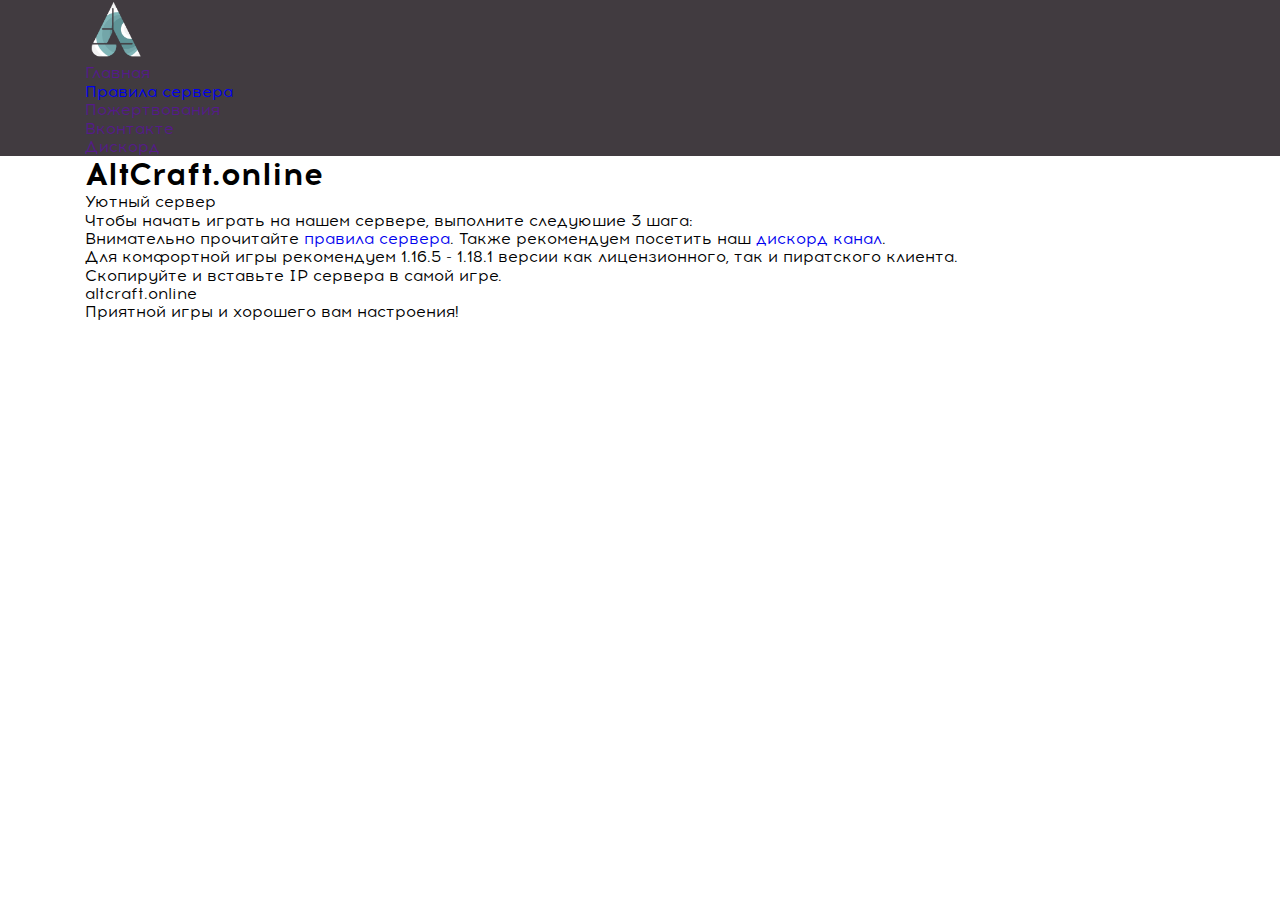
==== index.html @ bce37acd "modify index.html and add css file" ====
<!DOCTYPE html>
<html lang="ru">

<head>
  <meta charset="utf-8">
  <meta http-equiv="X-UA-Compatible" content="IE=edge">
  <title>AltCraft.online</title>
  <meta name="viewport" content="width=device-width, initial-scale=1">

  <link rel="stylesheet" href="css/normalize.css">
  <link rel="stylesheet" href="css/style.css">
  <script src="js/script.js"></script>
</head>

<body>
  <header class="header">
    <div class="container header__container">
      <a href="" class="header__link">
        <img src="img/altcraft-logo.svg" alt="Логотип проекта AltCraft.online" class="header__logo">
      </a>
      <nav class="header__nav header-nav">
        <ul class="header-nav__list">
          <li class="header-nav__item">
            <a href="" class="header-nav__link header-nav__link_color">Главная</a>
          </li>
          <li class="header-nav__item">
            <a href="https://donate.altcraft.online/rules" class="header-nav__link">Правила сервера</a>
          </li>
          <li class="header-nav__item">
            <a href="" class="header-nav__link">Пожертвования</a>
          </li>
          <li class="header-nav__item">
            <a href="" class="header-nav__link">Вконтакте</a>
          </li>
          <li class="header-nav__item">
            <a href="" class="header-nav__link">Дискорд</a>
          </li>
        </ul>
      </nav>
    </div>
  </header>

  <main class="main">
    <section class="section-hero">
      <div class="container section-hero__container">
        <h1 class="section-hero__heading">
          AltCraft.online
        </h1>
        <p class="section-hero__desc">
          Уютный сервер
        </p>
      </div>
    </section>
    <section class="section-play">
      <div class="container section-play__container">
        <p class="section-play__heading">
          Чтобы начать играть на нашем сервере, выполните следуюшие 3 шага:
        </p>
        <div class="section-play__block play-block">
          <ul class="play-block__list">
            <!-- Карточка 1 -->
            <li class="play-block__item">
              <p class="play-block__info">Внимательно прочитайте <a href="https://donate.altcraft.online/rules"
                  target="blanc" class="play-block__link">правила сервера</a>. Также рекомендуем посетить наш <a
                  href="https://discord.gg/ZBYnycwPGQ" target="blanc" class="play-block__link">дискорд канал</a>.
              </p>
            </li>
            <!-- Карточка 2 -->
            <li class="play-block__item">
              <p class="play-block__info">
                Для комфортной игры рекомендуем <span class="play-block__ver">
                  <!-- здесь цифра версии должна быть в с бэкграундом алмазным а сама надпись белого цвета. Также, возможно, придётся разбить на 3 разные элемента -->
                  1.16.5 - 1.18.1
                </span> версии как лицензионного, так и пиратского клиента.
              </p>
            </li>
            <!-- Карточка 3 -->
            <li class="play-block__item">
              <p class="play-block__info">
                Скопируйте и вставьте IP сервера в самой игре.
              </p>
              <button class="play-block__btn">
                altcraft.online
              </button>
            </li>
          </ul>
        </div>
      </div>
    </section>
    <section class="section-glhf">
      <div class="container section-glhf__container">
        <p class="section-glhf__info">
          Приятной игры и хорошего вам настроения!
        </p>
      </div>
    </section>
  </main>

  <footer class="footer">

  </footer>
</body>

</html>
---- css/style.css ----
* {
  box-sizing: border-box;
}
:root {
  --main-bg-color: #fcfdfd;
  --header-bg-color: #413b40;
  /* --grey-text-color: #a1a6b4;
  --border-color: #e6e8ec;
  --btn-color: #6d31ee;
  --btn-color-light: #aa9dfa; */
}
@font-face {
	font-family: 'Acrom';
	src: local('Acrom-Regular'),
    url('../fonts/Acrom-Regular.woff') format('woff');
	font-display: swap;
	font-weight: 400;
	font-style: normal;
}
@font-face {
	font-family: 'Acrom';
	src: local('Acrom-Bold'),
    url('../fonts/Acrom-Bold.woff') format('woff');
	font-display: swap;
	font-weight: 700;
	font-style: normal;
}
body {
  font-family: 'Acrom', sans-serif;
}
h1, h2, p {
  margin: 0;
  /* color: var(--black-text-color); */
}
a {
  display: inline-block;
  text-decoration: none;
  cursor: pointer;
}
button {
  padding: unset;
  border: none;
  background: none;
  cursor: pointer;
  transition: background-color 0.3s ease, color 0.2s linear;
}
ul {
  margin: 0;
  padding: 0;
  list-style: none;
}
textarea {
  resize: none;
}
:hover {
  transition: background-color 0.6s ease, color 0.6s linear;
}
:focus {
  outline: none;
}
.container {
  max-width: 1140px;
  margin: 0 auto;
  padding: 0 15px;
}

/* header */
.header {
  background-color: var(--header-bg-color);
}
.header__logo {
  width: 60px;
  height: 60px;
}
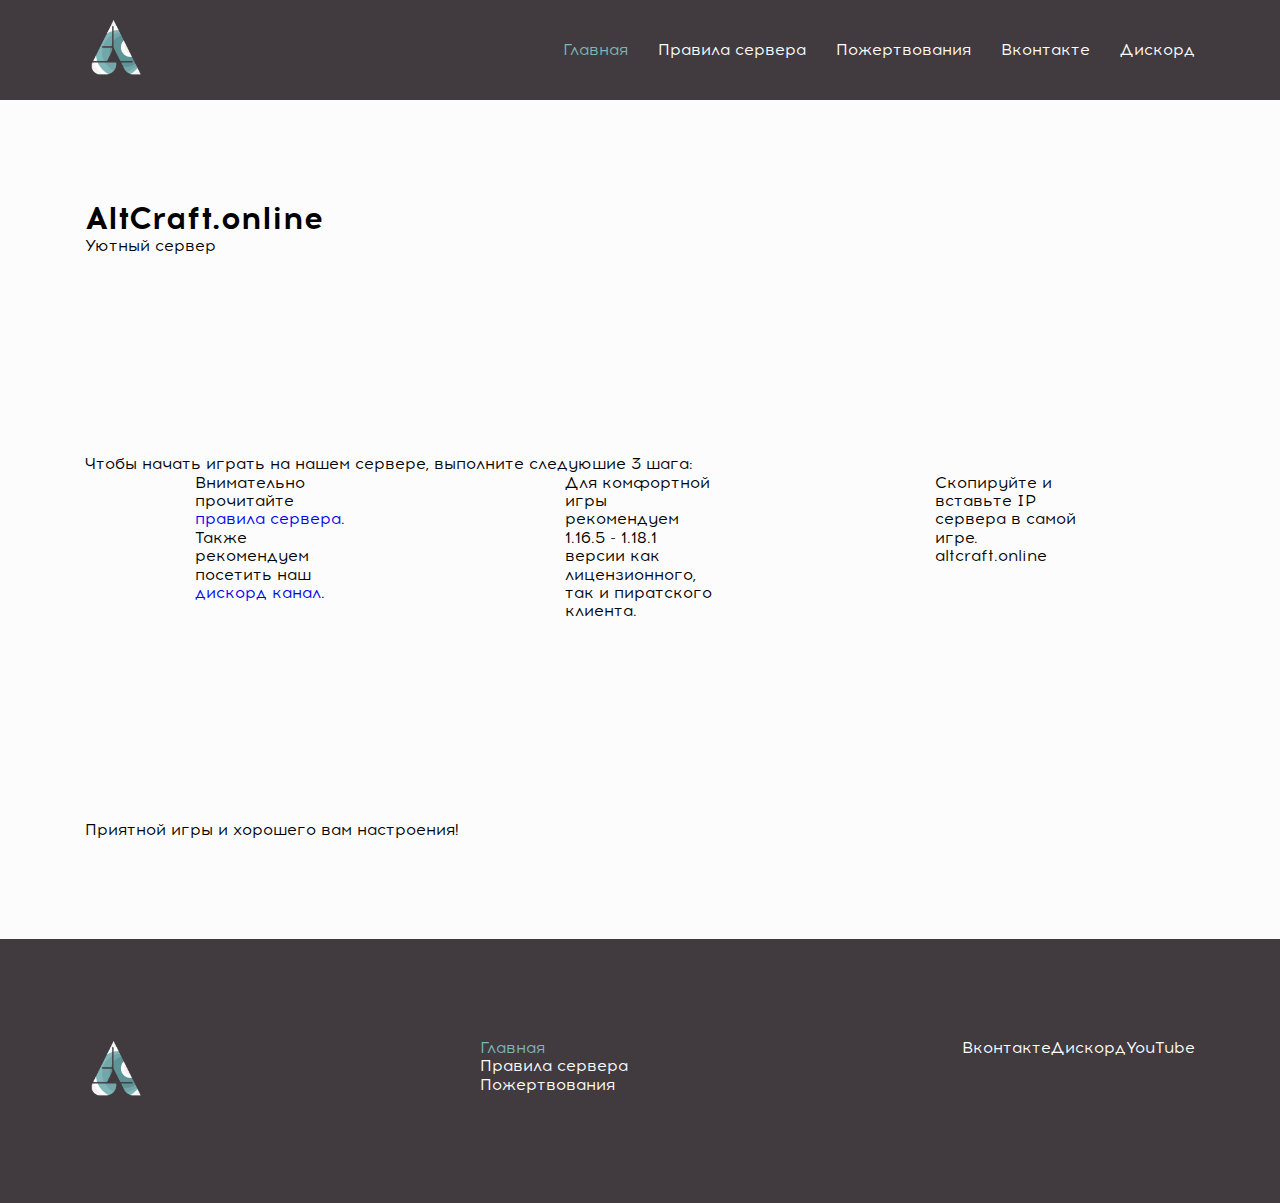
==== commit 46cb34a2: "modify index.html and style.css" ====
--- a/index.html
+++ b/index.html
@@ -16,15 +16,15 @@
   <header class="header">
     <div class="container header__container">
       <a href="" class="header__link">
-        <img src="img/altcraft-logo.svg" alt="Логотип проекта AltCraft.online" class="header__logo">
+        <img src="img/altcraft-logo.svg" alt="Логотип проекта AltCraft.online" class="header__logo logo">
       </a>
       <nav class="header__nav header-nav">
         <ul class="header-nav__list">
           <li class="header-nav__item">
-            <a href="" class="header-nav__link header-nav__link_color">Главная</a>
+            <a href="" class="header-nav__link site_opened">Главная</a>
           </li>
           <li class="header-nav__item">
-            <a href="https://donate.altcraft.online/rules" class="header-nav__link">Правила сервера</a>
+            <a href="https://donate.altcraft.online/rules" target="blanc" class="header-nav__link">Правила сервера</a>
           </li>
           <li class="header-nav__item">
             <a href="" class="header-nav__link">Пожертвования</a>
@@ -97,7 +97,37 @@
   </main>
 
   <footer class="footer">
-
+    <div class="container footer__container">
+      <div class="footer__left footer-left">
+        <a href="http://altcraft.online" class="footer-left__link">
+          <img src="img/altcraft-logo.svg" alt="Логотип проекта AltCraft.online" class="footer-left__logo logo">
+        </a>
+      </div>
+      <nav class="footer__nav footer-nav">
+        <ul class="footer-nav__list">
+          <li class="footer-nav__item">
+            <a href="" class="footer-nav__link site_opened">Главная</a>
+          </li>
+          <li class="footer-nav__item">
+            <a href="https://donate.altcraft.online/rules" target="blanc" class="footer-nav__link">Правила сервера</a>
+          </li>
+          <li class="footer-nav__item">
+            <a href="" class="footer-nav__link">Пожертвования</a>
+          </li>
+        </ul>
+      </nav>
+      <ul class="footer__socials footer-socials">
+        <li class="footer-socials__item">
+          <a href="" class="footer-socials__link">Вконтакте</a>
+        </li>
+        <li class="footer-socials__item">
+          <a href="" class="footer-socials__link">Дискорд</a>
+        </li>
+        <li class="footer-socials__item">
+          <a href="" class="footer-socials__link">YouTube</a>
+        </li>
+      </ul>
+    </div>
   </footer>
 </body>
 
--- a/css/style.css
+++ b/css/style.css
@@ -2,8 +2,9 @@
   box-sizing: border-box;
 }
 :root {
-  --main-bg-color: #fcfdfd;
-  --header-bg-color: #413b40;
+  --main-bg-color: #fcfcfc;
+  --main-color-2: #413b40;
+  --main-color-3: #80b6b8;
   /* --grey-text-color: #a1a6b4;
   --border-color: #e6e8ec;
   --btn-color: #6d31ee;
@@ -26,6 +27,7 @@
 	font-style: normal;
 }
 body {
+  background-color: var(--main-bg-color);
   font-family: 'Acrom', sans-serif;
 }
 h1, h2, p {
@@ -53,7 +55,7 @@
   resize: none;
 }
 :hover {
-  transition: background-color 0.6s ease, color 0.6s linear;
+  transition: background-color 0.3s ease, color 0.2s linear;
 }
 :focus {
   outline: none;
@@ -61,14 +63,79 @@
 .container {
   max-width: 1140px;
   margin: 0 auto;
-  padding: 0 15px;
+  padding: 100px 15px;
+}
+.logo {
+  width: 60px;
+  height: 60px;
 }
 
 /* header */
 .header {
-  background-color: var(--header-bg-color);
+  background-color: var(--main-color-2);
 }
-.header__logo {
-  width: 60px;
-  height: 60px;
+.header__container {
+  display: flex;
+  /* justify-content: space-between; */
+  align-items: center;
+  padding: 0 15px;
+  height: 100px;
 }
+.header__link {
+  margin-right: auto;
+}
+.header-nav__list {
+  display: flex;
+  justify-content: space-between;
+  align-items: center;
+}
+.header-nav__item:not(:last-child) {
+  margin-right: 30px;
+}
+.header-nav__link {
+  color: #fff;
+}
+.header-nav__link:hover {
+  color: var(--main-color-3);
+}
+/* hero */
+
+/* play */
+.play-block__list {
+  display: flex;
+  justify-content: space-around;
+}
+.play-block__item {
+  max-width: 150px;
+}
+/* glhf */
+
+/* footer */
+.footer {
+  background-color: var(--main-color-2);
+}
+.footer__container {
+  display: flex;
+  justify-content: space-between;
+}
+.footer-nav__list {
+
+}
+.footer-nav__link {
+  color: #fff;
+}
+.footer-nav__link:hover {
+  color: var(--main-color-3);
+}
+.footer-socials {
+  display: flex;
+}
+.footer-socials__item {
+
+}
+.footer-socials__link {
+  color: #fff;
+}
+.site_opened {
+  color: var(--main-color-3);
+}
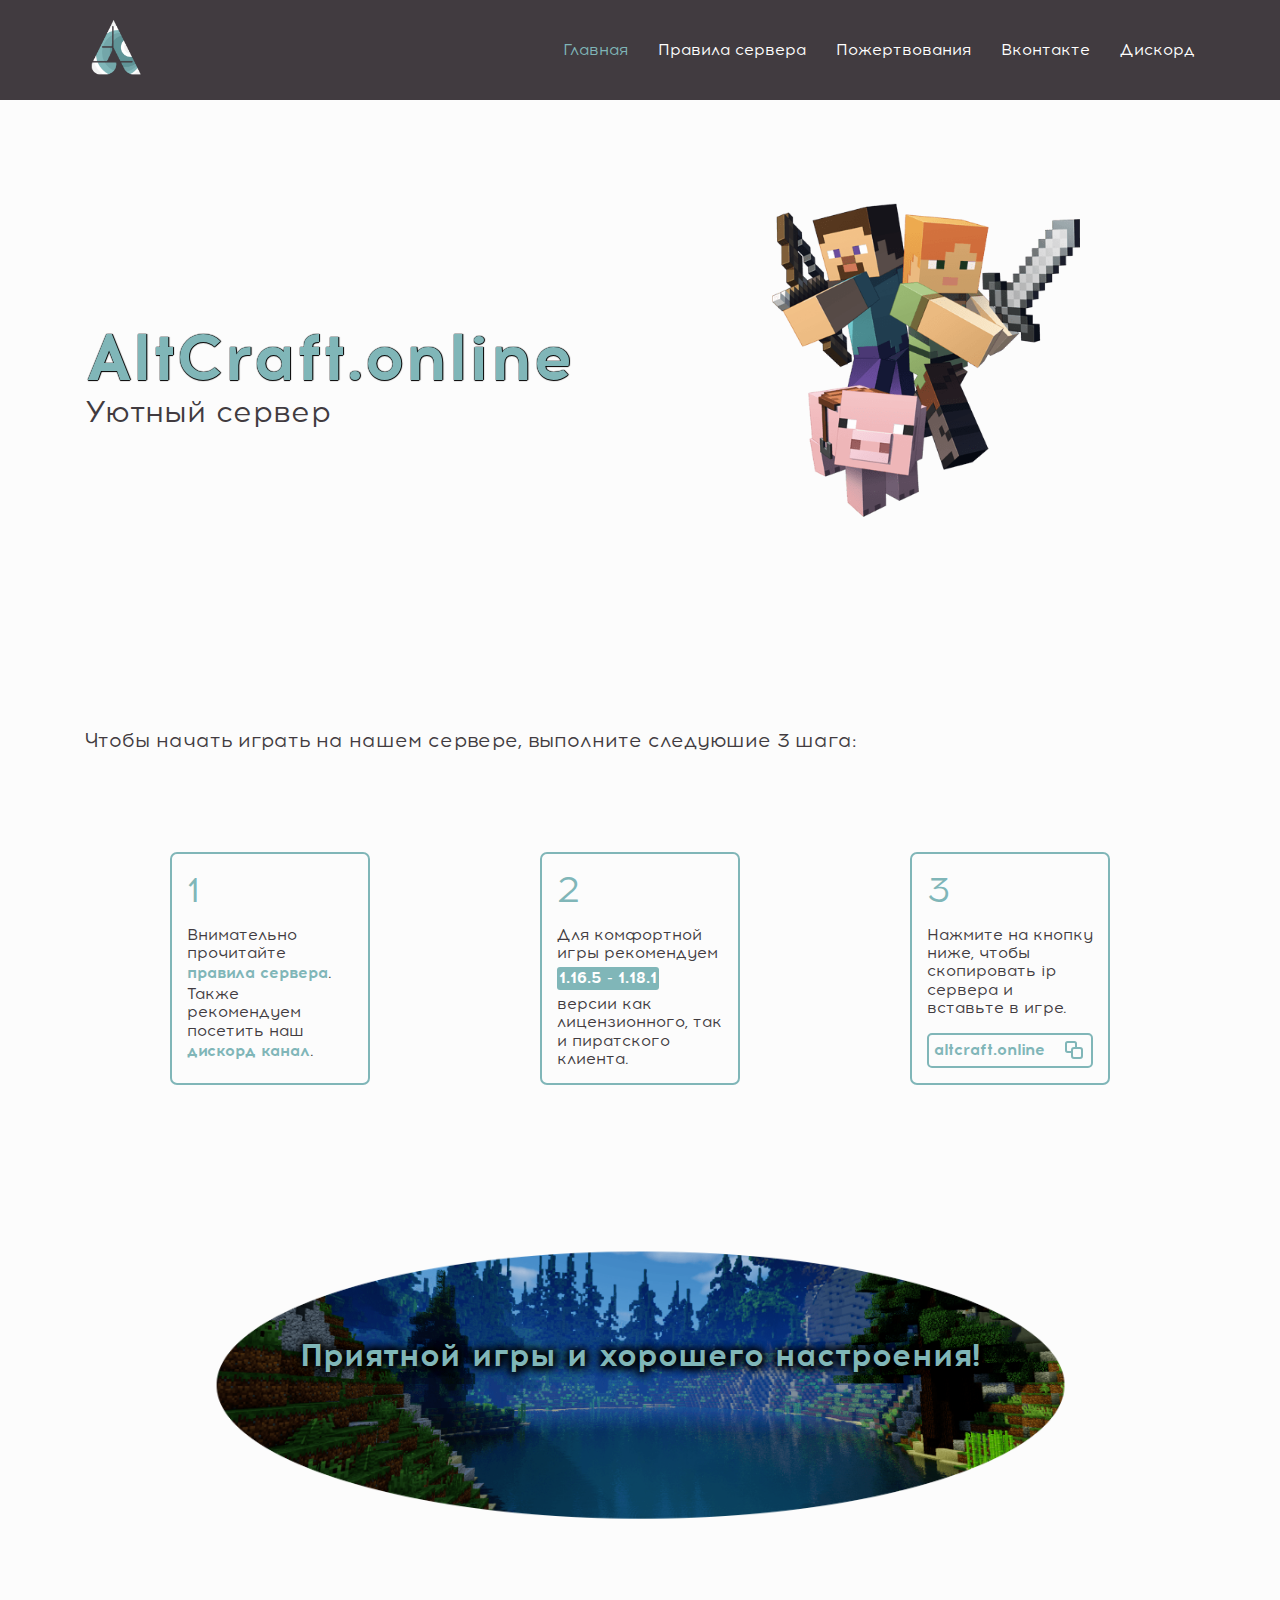
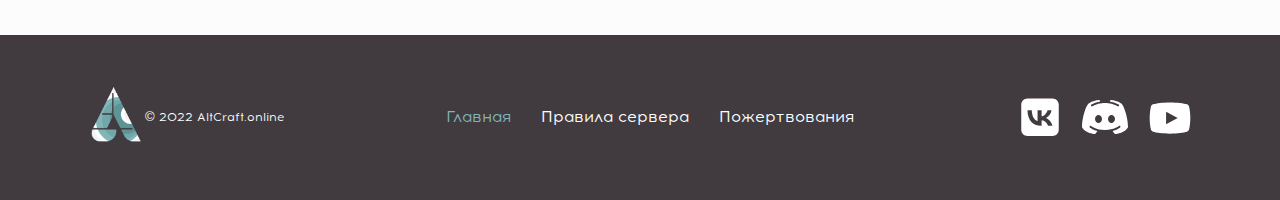
==== commit 6184a92f: "prefinal version of project" ====
--- a/index.html
+++ b/index.html
@@ -42,7 +42,7 @@
 
   <main class="main">
     <section class="section-hero">
-      <div class="container section-hero__container">
+      <div class="container section-hero__container section-hero_bg">
         <h1 class="section-hero__heading">
           AltCraft.online
         </h1>
@@ -60,6 +60,7 @@
           <ul class="play-block__list">
             <!-- Карточка 1 -->
             <li class="play-block__item">
+              <p class="play-block__step">1</p>
               <p class="play-block__info">Внимательно прочитайте <a href="https://donate.altcraft.online/rules"
                   target="blanc" class="play-block__link">правила сервера</a>. Также рекомендуем посетить наш <a
                   href="https://discord.gg/ZBYnycwPGQ" target="blanc" class="play-block__link">дискорд канал</a>.
@@ -67,20 +68,41 @@
             </li>
             <!-- Карточка 2 -->
             <li class="play-block__item">
+              <p class="play-block__step">2</p>
               <p class="play-block__info">
-                Для комфортной игры рекомендуем <span class="play-block__ver">
-                  <!-- здесь цифра версии должна быть в с бэкграундом алмазным а сама надпись белого цвета. Также, возможно, придётся разбить на 3 разные элемента -->
-                  1.16.5 - 1.18.1
-                </span> версии как лицензионного, так и пиратского клиента.
+                Для комфортной игры рекомендуем
+              </p>
+              <span class="play-block__ver">
+                1.16.5 - 1.18.1
+              </span>
+              <p class="play-block__info">
+                версии как лицензионного, так и пиратского клиента.
               </p>
             </li>
             <!-- Карточка 3 -->
             <li class="play-block__item">
+              <p class="play-block__step">3</p>
               <p class="play-block__info">
-                Скопируйте и вставьте IP сервера в самой игре.
+                Нажмите на кнопку ниже, чтобы скопировать ip сервера и вставьте в игре.
               </p>
               <button class="play-block__btn">
-                altcraft.online
+                <span class="play-block__copytext">
+                  altcraft.online
+                </span>
+                <span class="play-block__copyicon">
+                  <svg fill="#80b6b8" xmlns="http://www.w3.org/2000/svg" viewbox="0 0 24 24"
+                    class="eva eva-copy-outline">
+                    <g data-name="Layer 2">
+                      <g data-name="copy">
+                        <rect width="24" height="24" opacity="0" />
+                        <path
+                          d="M18 21h-6a3 3 0 0 1-3-3v-6a3 3 0 0 1 3-3h6a3 3 0 0 1 3 3v6a3 3 0 0 1-3 3zm-6-10a1 1 0 0 0-1 1v6a1 1 0 0 0 1 1h6a1 1 0 0 0 1-1v-6a1 1 0 0 0-1-1z" />
+                        <path
+                          d="M9.73 15H5.67A2.68 2.68 0 0 1 3 12.33V5.67A2.68 2.68 0 0 1 5.67 3h6.66A2.68 2.68 0 0 1 15 5.67V9.4h-2V5.67a.67.67 0 0 0-.67-.67H5.67a.67.67 0 0 0-.67.67v6.66a.67.67 0 0 0 .67.67h4.06z" />
+                      </g>
+                    </g>
+                  </svg>
+                </span>
               </button>
             </li>
           </ul>
@@ -88,9 +110,9 @@
       </div>
     </section>
     <section class="section-glhf">
-      <div class="container section-glhf__container">
+      <div class="container section-glhf__container section-glhf_bg">
         <p class="section-glhf__info">
-          Приятной игры и хорошего вам настроения!
+          Приятной игры и хорошего настроения!
         </p>
       </div>
     </section>
@@ -102,6 +124,9 @@
         <a href="http://altcraft.online" class="footer-left__link">
           <img src="img/altcraft-logo.svg" alt="Логотип проекта AltCraft.online" class="footer-left__logo logo">
         </a>
+        <small class="footer-left__copyright">
+          <span>&#169</span> 2022 AltCraft.online
+        </small>
       </div>
       <nav class="footer__nav footer-nav">
         <ul class="footer-nav__list">
@@ -118,13 +143,29 @@
       </nav>
       <ul class="footer__socials footer-socials">
         <li class="footer-socials__item">
-          <a href="" class="footer-socials__link">Вконтакте</a>
+          <a href="" class="footer-socials__link">
+            <svg fill="#fff" xmlns="http://www.w3.org/2000/svg" viewbox="0 0 64 64" width="50px" height="50px">
+              <path
+                d="M48,7H16c-4.418,0-8,3.582-8,8v32c0,4.418,3.582,8,8,8h32c4.418,0,8-3.582,8-8V15C56,10.582,52.418,7,48,7z M42.323,42 c-1.219-3.804-4.257-6.747-8.275-7.147V42h-0.62C22.496,42,16.26,34.492,16,22h5.477c0.18,9.169,4.217,13.053,7.415,13.854V22 h5.157v7.908c3.158-0.34,6.476-3.944,7.595-7.908h5.157c-0.859,4.885-4.457,8.488-7.016,9.97C42.343,33.171,46.441,36.314,48,42 H42.323z" />
+            </svg>
+          </a>
         </li>
         <li class="footer-socials__item">
-          <a href="" class="footer-socials__link">Дискорд</a>
+          <a href="" class="footer-socials__link">
+            <svg fill="#fff" xmlns="http://www.w3.org/2000/svg" viewbox="0 0 50 50" width="50px" height="50px">
+              <path
+                d="M 41.625 10.769531 C 37.644531 7.566406 31.347656 7.023438 31.078125 7.003906 C 30.660156 6.96875 30.261719 7.203125 30.089844 7.589844 C 30.074219 7.613281 29.9375 7.929688 29.785156 8.421875 C 32.417969 8.867188 35.652344 9.761719 38.578125 11.578125 C 39.046875 11.867188 39.191406 12.484375 38.902344 12.953125 C 38.710938 13.261719 38.386719 13.429688 38.050781 13.429688 C 37.871094 13.429688 37.6875 13.378906 37.523438 13.277344 C 32.492188 10.15625 26.210938 10 25 10 C 23.789063 10 17.503906 10.15625 12.476563 13.277344 C 12.007813 13.570313 11.390625 13.425781 11.101563 12.957031 C 10.808594 12.484375 10.953125 11.871094 11.421875 11.578125 C 14.347656 9.765625 17.582031 8.867188 20.214844 8.425781 C 20.0625 7.929688 19.925781 7.617188 19.914063 7.589844 C 19.738281 7.203125 19.34375 6.960938 18.921875 7.003906 C 18.652344 7.023438 12.355469 7.566406 8.320313 10.8125 C 6.214844 12.761719 2 24.152344 2 34 C 2 34.175781 2.046875 34.34375 2.132813 34.496094 C 5.039063 39.605469 12.972656 40.941406 14.78125 41 C 14.789063 41 14.800781 41 14.8125 41 C 15.132813 41 15.433594 40.847656 15.621094 40.589844 L 17.449219 38.074219 C 12.515625 36.800781 9.996094 34.636719 9.851563 34.507813 C 9.4375 34.144531 9.398438 33.511719 9.765625 33.097656 C 10.128906 32.683594 10.761719 32.644531 11.175781 33.007813 C 11.234375 33.0625 15.875 37 25 37 C 34.140625 37 38.78125 33.046875 38.828125 33.007813 C 39.242188 32.648438 39.871094 32.683594 40.238281 33.101563 C 40.601563 33.515625 40.5625 34.144531 40.148438 34.507813 C 40.003906 34.636719 37.484375 36.800781 32.550781 38.074219 L 34.378906 40.589844 C 34.566406 40.847656 34.867188 41 35.1875 41 C 35.199219 41 35.210938 41 35.21875 41 C 37.027344 40.941406 44.960938 39.605469 47.867188 34.496094 C 47.953125 34.34375 48 34.175781 48 34 C 48 24.152344 43.785156 12.761719 41.625 10.769531 Z M 18.5 30 C 16.566406 30 15 28.210938 15 26 C 15 23.789063 16.566406 22 18.5 22 C 20.433594 22 22 23.789063 22 26 C 22 28.210938 20.433594 30 18.5 30 Z M 31.5 30 C 29.566406 30 28 28.210938 28 26 C 28 23.789063 29.566406 22 31.5 22 C 33.433594 22 35 23.789063 35 26 C 35 28.210938 33.433594 30 31.5 30 Z" />
+            </svg>
+          </a>
         </li>
         <li class="footer-socials__item">
-          <a href="" class="footer-socials__link">YouTube</a>
+          <a href="https://www.youtube.com/channel/UCDIyNdviIHXkayFe39kAp_Q" target="blanc"
+            class="footer-socials__link">
+            <svg fill="#fff" xmlns="http://www.w3.org/2000/svg" viewbox="0 0 64 64" width="50px" height="50px">
+              <path
+                d="M56.456,17.442c-0.339-1.44-1.421-2.595-2.866-3.053C49.761,13.174,41.454,12,32,12s-17.761,1.174-21.591,2.389 c-1.445,0.458-2.527,1.613-2.866,3.053C6.903,20.161,6,25.203,6,32c0,6.797,0.903,11.839,1.544,14.558 c0.339,1.44,1.421,2.595,2.866,3.053C14.239,50.826,22.546,52,32,52s17.761-1.174,21.591-2.389 c1.445-0.458,2.527-1.613,2.866-3.053C57.097,43.839,58,38.797,58,32C58,25.203,57.097,20.161,56.456,17.442z M27,40V24l14.857,8 L27,40z" />
+            </svg>
+          </a>
         </li>
       </ul>
     </div>
--- a/css/style.css
+++ b/css/style.css
@@ -5,10 +5,6 @@
   --main-bg-color: #fcfcfc;
   --main-color-2: #413b40;
   --main-color-3: #80b6b8;
-  /* --grey-text-color: #a1a6b4;
-  --border-color: #e6e8ec;
-  --btn-color: #6d31ee;
-  --btn-color-light: #aa9dfa; */
 }
 @font-face {
 	font-family: 'Acrom';
@@ -32,7 +28,7 @@
 }
 h1, h2, p {
   margin: 0;
-  /* color: var(--black-text-color); */
+  color: var(--main-color-2);
 }
 a {
   display: inline-block;
@@ -54,6 +50,9 @@
 textarea {
   resize: none;
 }
+img {
+  max-width: 100%;
+}
 :hover {
   transition: background-color 0.3s ease, color 0.2s linear;
 }
@@ -63,7 +62,7 @@
 .container {
   max-width: 1140px;
   margin: 0 auto;
-  padding: 100px 15px;
+  padding: 150px 15px;
 }
 .logo {
   width: 60px;
@@ -76,7 +75,6 @@
 }
 .header__container {
   display: flex;
-  /* justify-content: space-between; */
   align-items: center;
   padding: 0 15px;
   height: 100px;
@@ -93,23 +91,134 @@
   margin-right: 30px;
 }
 .header-nav__link {
+
   color: #fff;
 }
 .header-nav__link:hover {
   color: var(--main-color-3);
 }
 /* hero */
-
+.section-hero__container {
+  margin-top: 20px;
+  padding-top: 200px;
+}
+.section-hero_bg {
+  background: url('../img/hero-bg.png') no-repeat;
+  background-size: 29%;
+  background-position: 85% 80px;
+}
+.section-hero__heading {
+  font-size: 65px;
+  font-weight: 700;
+  color: var(--main-color-3);
+  text-shadow: 0.5px 0 1px #000,
+  0 0.5px 1px #000,
+  -0.5px 0 1px #000,
+  0 -0.5px 1px #000;
+}
+.section-hero__desc {
+  font-size: 30px;
+  color: var(--main-color-2);
+}
 /* play */
+.section-play__heading {
+  display: inline-block;
+  margin-bottom: 100px;
+  font-size: 20px;
+}
 .play-block__list {
   display: flex;
   justify-content: space-around;
 }
 .play-block__item {
-  max-width: 150px;
+  display: flex;
+  flex-direction: column;
+  padding: 15px;
+  max-width: 200px;
+  border: 2px solid var(--main-color-3);
+  border-radius: 7px;
+}
+.play-block__step {
+  margin-bottom: 15px;
+  font-size: 36px;
+  color: var(--main-color-3);
+}
+.play-block__item:last-child .play-block__info {
+  margin-bottom: 15px;
+}
+.play-block__link {
+  padding: 2px 0;
+  font-weight: 700;
+  color: var(--main-color-3);
+}
+.play-block__link:hover {
+  background-color: var(--main-color-3);
+  color: #fff;
+  border-radius: 2px;
+}
+.play-block__ver {
+  display: inline-block;
+  margin: 5px auto 5px 0;
+  padding: 2px;
+  font-weight: 700;
+  color: #fff;
+  background-color: var(--main-color-3);
+  border-radius: 3px;
+}
+.play-block__btn {
+  display: flex;
+  align-items: center;
+  justify-content: space-between;
+  padding: 0 5px;
+  border: 2px solid var(--main-color-3);
+  border-radius: 5px;
+}
+.play-block__copytext {
+  font-weight: 700;
+  color: var(--main-color-3);
+}
+.play-block__copyicon {
+  padding-top: 3px;
+  padding-left: 5px;
+}
+.play-block__copyicon svg {
+  width: 24px;
+  height: 24px;
+}
+.play-block__btn:hover {
+  background-color: var(--main-color-3);
+}
+.play-block__btn:hover .play-block__copytext {
+  color: #fff;
+}
+.play-block__btn:hover svg {
+  fill: #fff;
 }
 /* glhf */
-
+.section-glhf {
+  margin-bottom: 100px;
+}
+.section-glhf__container {
+  display: flex;
+  align-items: center;
+  justify-content: center;
+  padding-top: 0;
+  height: 300px;
+}
+.section-glhf_bg {
+  background: url('../img/glhf-bg.png') center no-repeat;
+  background-size: 75%;
+}
+.section-glhf__info {
+  font-size: 32px;
+  font-weight: 700;
+  color: var(--main-color-3);
+  text-shadow: 1px 0 10px #000,
+  0 1px 10px #000,
+  -1px 0 10px #000,
+  0 1px 10px #000;
+  transform: translateY(45px);
+}
 /* footer */
 .footer {
   background-color: var(--main-color-2);
@@ -117,9 +226,27 @@
 .footer__container {
   display: flex;
   justify-content: space-between;
+  align-items: center;
+  padding-top: 50px;
+  padding-bottom: 50px;
+}
+.footer-left {
+  display: flex;
+  align-items: center;
+}
+.footer-left__copyright {
+  font-size: 12px;
+  color: #fff;
+}
+.footer-left__copyright span {
+  font-size: 13px;
+  font-family: Arial;
 }
 .footer-nav__list {
-
+  display: flex;
+}
+.footer-nav__item:not(:last-child) {
+  margin-right: 30px;
 }
 .footer-nav__link {
   color: #fff;
@@ -130,11 +257,23 @@
 .footer-socials {
   display: flex;
 }
+.footer-socials__item:not(:last-child) {
+  margin-right: 15px;
+}
 .footer-socials__item {
-
+  width: 50px;
+  height: 50px;
 }
 .footer-socials__link {
-  color: #fff;
+  width: 50px;
+  height: 50px;
+}
+.footer-socials__link svg {
+  width: 50px;
+  height: 50px;
+}
+.footer-socials__link:hover svg {
+  fill: var(--main-color-3);
 }
 .site_opened {
   color: var(--main-color-3);
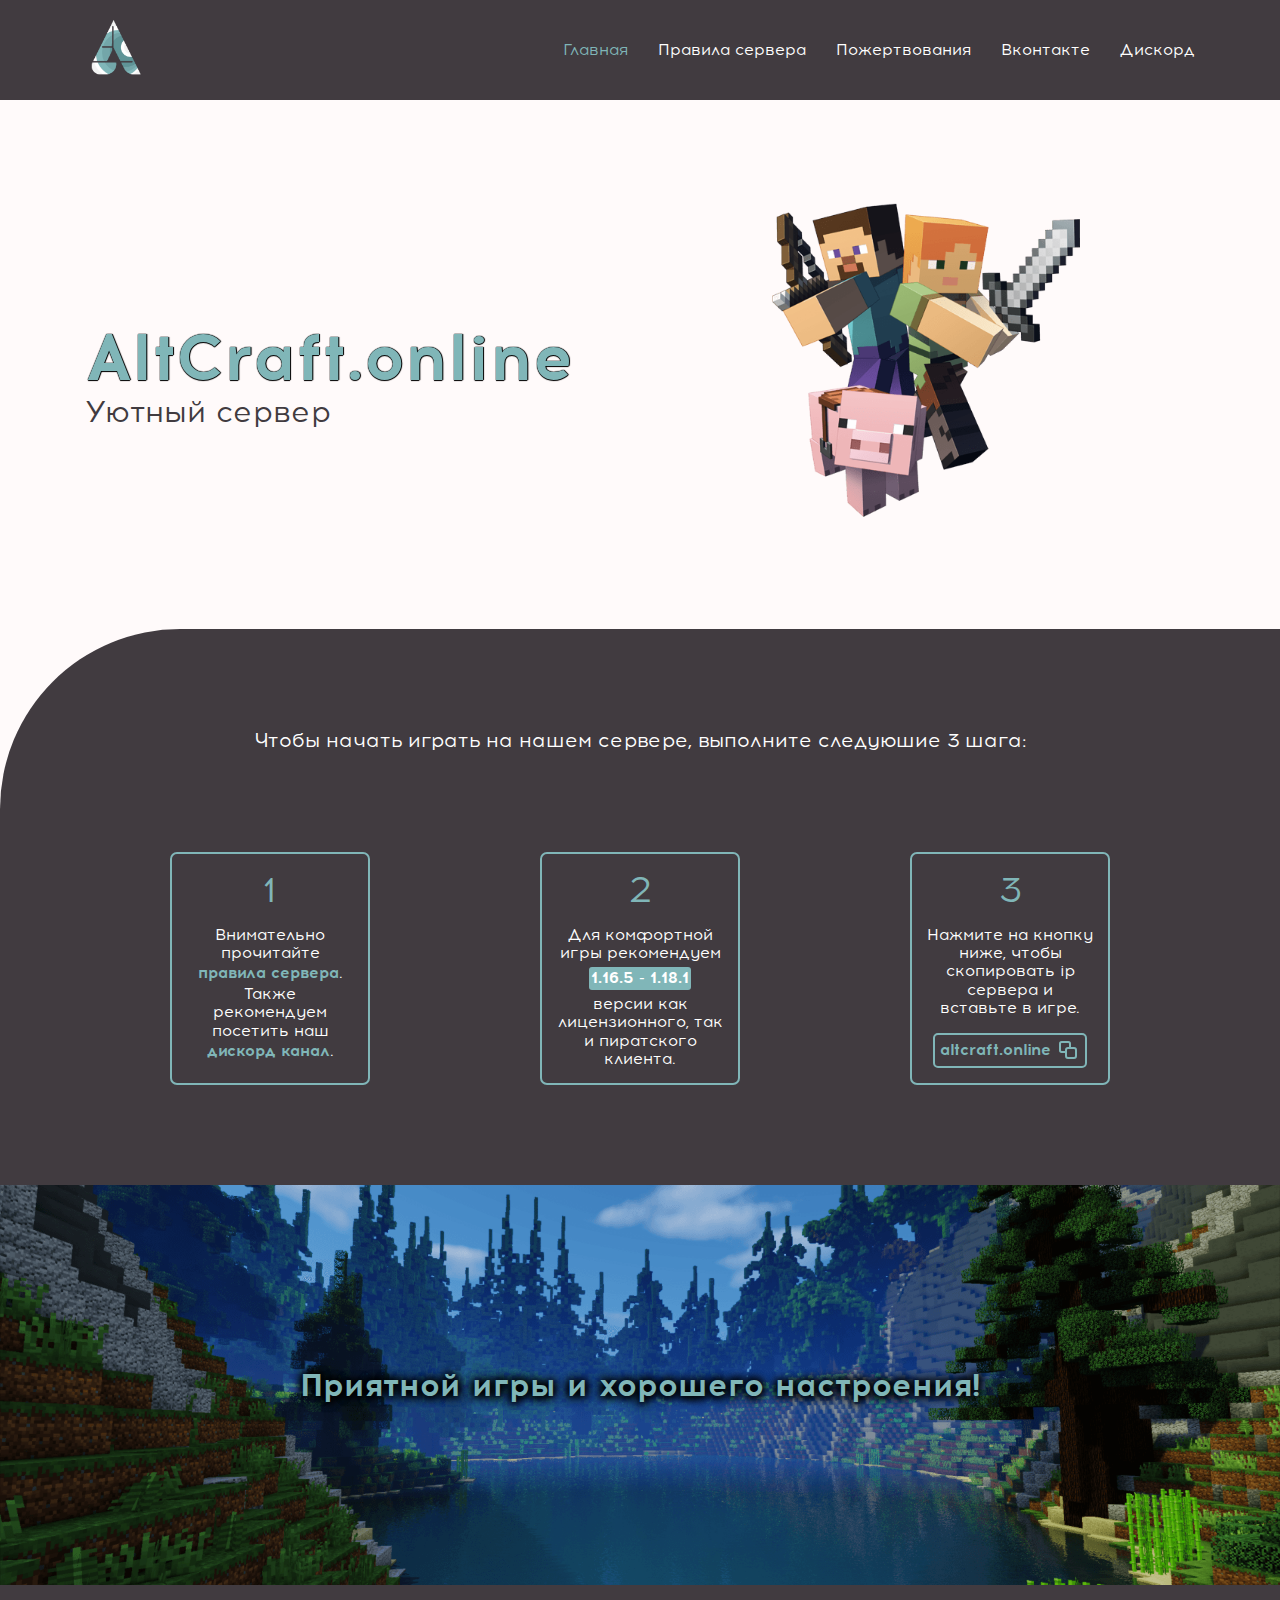
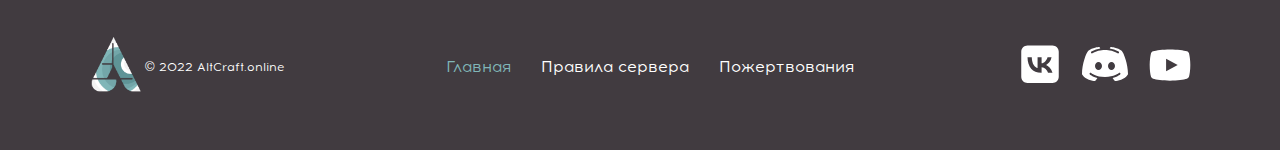
==== commit d57080ca: "prefinal ver, add js code and clear project" ====
--- a/index.html
+++ b/index.html
@@ -9,16 +9,17 @@
 
   <link rel="stylesheet" href="css/normalize.css">
   <link rel="stylesheet" href="css/style.css">
-  <script src="js/script.js"></script>
+
+  <script defer src="js/index.js"></script>
 </head>
 
-<body>
+<body id="scroll-off">
   <header class="header">
     <div class="container header__container">
-      <a href="" class="header__link">
+      <a href="http://altcraft.online" class="header__link">
         <img src="img/altcraft-logo.svg" alt="Логотип проекта AltCraft.online" class="header__logo logo">
       </a>
-      <nav class="header__nav header-nav">
+      <nav class="header__nav header-nav" id="menu">
         <ul class="header-nav__list">
           <li class="header-nav__item">
             <a href="" class="header-nav__link site_opened">Главная</a>
@@ -30,13 +31,20 @@
             <a href="" class="header-nav__link">Пожертвования</a>
           </li>
           <li class="header-nav__item">
-            <a href="" class="header-nav__link">Вконтакте</a>
+            <a href="https://vk.com/altcraft.online" target="blanc" class="header-nav__link">Вконтакте</a>
           </li>
           <li class="header-nav__item">
-            <a href="" class="header-nav__link">Дискорд</a>
+            <a href="https://discord.gg/ZBYnycwPGQ" target="blanc" class="header-nav__link">Дискорд</a>
           </li>
         </ul>
       </nav>
+      <button id="burger" class="burger" aria-label="Открыть меню">
+        <span class="burger__selector burger__icon"></span>
+
+        <span class="burger__selector burger__icon"></span>
+
+        <span class="burger__selector burger__icon"></span>
+      </button>
     </div>
   </header>
 
@@ -85,8 +93,8 @@
               <p class="play-block__info">
                 Нажмите на кнопку ниже, чтобы скопировать ip сервера и вставьте в игре.
               </p>
-              <button class="play-block__btn">
-                <span class="play-block__copytext">
+              <button onclick="copyThisText()" class="play-block__btn">
+                <span class="play-block__copytext" id="textToCopy">
                   altcraft.online
                 </span>
                 <span class="play-block__copyicon">
@@ -109,8 +117,8 @@
         </div>
       </div>
     </section>
-    <section class="section-glhf">
-      <div class="container section-glhf__container section-glhf_bg">
+    <section class="section-glhf section-glhf_bg">
+      <div class="container section-glhf__container">
         <p class="section-glhf__info">
           Приятной игры и хорошего настроения!
         </p>
@@ -143,7 +151,7 @@
       </nav>
       <ul class="footer__socials footer-socials">
         <li class="footer-socials__item">
-          <a href="" class="footer-socials__link">
+          <a href="https://vk.com/altcraft.online" target="blanc" class="footer-socials__link">
             <svg fill="#fff" xmlns="http://www.w3.org/2000/svg" viewbox="0 0 64 64" width="50px" height="50px">
               <path
                 d="M48,7H16c-4.418,0-8,3.582-8,8v32c0,4.418,3.582,8,8,8h32c4.418,0,8-3.582,8-8V15C56,10.582,52.418,7,48,7z M42.323,42 c-1.219-3.804-4.257-6.747-8.275-7.147V42h-0.62C22.496,42,16.26,34.492,16,22h5.477c0.18,9.169,4.217,13.053,7.415,13.854V22 h5.157v7.908c3.158-0.34,6.476-3.944,7.595-7.908h5.157c-0.859,4.885-4.457,8.488-7.016,9.97C42.343,33.171,46.441,36.314,48,42 H42.323z" />
@@ -151,7 +159,7 @@
           </a>
         </li>
         <li class="footer-socials__item">
-          <a href="" class="footer-socials__link">
+          <a href="https://discord.gg/ZBYnycwPGQ" target="blanc" class="footer-socials__link">
             <svg fill="#fff" xmlns="http://www.w3.org/2000/svg" viewbox="0 0 50 50" width="50px" height="50px">
               <path
                 d="M 41.625 10.769531 C 37.644531 7.566406 31.347656 7.023438 31.078125 7.003906 C 30.660156 6.96875 30.261719 7.203125 30.089844 7.589844 C 30.074219 7.613281 29.9375 7.929688 29.785156 8.421875 C 32.417969 8.867188 35.652344 9.761719 38.578125 11.578125 C 39.046875 11.867188 39.191406 12.484375 38.902344 12.953125 C 38.710938 13.261719 38.386719 13.429688 38.050781 13.429688 C 37.871094 13.429688 37.6875 13.378906 37.523438 13.277344 C 32.492188 10.15625 26.210938 10 25 10 C 23.789063 10 17.503906 10.15625 12.476563 13.277344 C 12.007813 13.570313 11.390625 13.425781 11.101563 12.957031 C 10.808594 12.484375 10.953125 11.871094 11.421875 11.578125 C 14.347656 9.765625 17.582031 8.867188 20.214844 8.425781 C 20.0625 7.929688 19.925781 7.617188 19.914063 7.589844 C 19.738281 7.203125 19.34375 6.960938 18.921875 7.003906 C 18.652344 7.023438 12.355469 7.566406 8.320313 10.8125 C 6.214844 12.761719 2 24.152344 2 34 C 2 34.175781 2.046875 34.34375 2.132813 34.496094 C 5.039063 39.605469 12.972656 40.941406 14.78125 41 C 14.789063 41 14.800781 41 14.8125 41 C 15.132813 41 15.433594 40.847656 15.621094 40.589844 L 17.449219 38.074219 C 12.515625 36.800781 9.996094 34.636719 9.851563 34.507813 C 9.4375 34.144531 9.398438 33.511719 9.765625 33.097656 C 10.128906 32.683594 10.761719 32.644531 11.175781 33.007813 C 11.234375 33.0625 15.875 37 25 37 C 34.140625 37 38.78125 33.046875 38.828125 33.007813 C 39.242188 32.648438 39.871094 32.683594 40.238281 33.101563 C 40.601563 33.515625 40.5625 34.144531 40.148438 34.507813 C 40.003906 34.636719 37.484375 36.800781 32.550781 38.074219 L 34.378906 40.589844 C 34.566406 40.847656 34.867188 41 35.1875 41 C 35.199219 41 35.210938 41 35.21875 41 C 37.027344 40.941406 44.960938 39.605469 47.867188 34.496094 C 47.953125 34.34375 48 34.175781 48 34 C 48 24.152344 43.785156 12.761719 41.625 10.769531 Z M 18.5 30 C 16.566406 30 15 28.210938 15 26 C 15 23.789063 16.566406 22 18.5 22 C 20.433594 22 22 23.789063 22 26 C 22 28.210938 20.433594 30 18.5 30 Z M 31.5 30 C 29.566406 30 28 28.210938 28 26 C 28 23.789063 29.566406 22 31.5 22 C 33.433594 22 35 23.789063 35 26 C 35 28.210938 33.433594 30 31.5 30 Z" />
--- a/css/style.css
+++ b/css/style.css
@@ -2,7 +2,7 @@
   box-sizing: border-box;
 }
 :root {
-  --main-bg-color: #fcfcfc;
+  --main-bg-color: #fffafa;
   --main-color-2: #413b40;
   --main-color-3: #80b6b8;
 }
@@ -53,20 +53,37 @@
 img {
   max-width: 100%;
 }
-:hover {
-  transition: background-color 0.3s ease, color 0.2s linear;
-}
-:focus {
-  outline: none;
-}
 .container {
   max-width: 1140px;
   margin: 0 auto;
-  padding: 150px 15px;
+  padding: 100px 15px;
 }
 .logo {
   width: 60px;
   height: 60px;
+}
+.header_fixed {
+  overflow: hidden;
+}
+:hover {
+  transition: background-color 0.3s ease, color 0.2s linear;
+}
+:focus {
+  outline: none;
+}
+::-webkit-scrollbar {
+  width: 10px;
+}
+::-webkit-scrollbar-track {
+  background: var(--main-color-2);
+}
+::-webkit-scrollbar-thumb {
+  background: var(--main-bg-color);
+  border: 2px solid var(--main-color-2);
+  border-radius: 10px;
+}
+::-webkit-scrollbar-thumb:hover {
+  filter: drop-shadow(2px);
 }
 
 /* header */
@@ -82,10 +99,11 @@
 .header__link {
   margin-right: auto;
 }
+.header-nav.is-active {
+  transform: none;
+}
 .header-nav__list {
   display: flex;
-  justify-content: space-between;
-  align-items: center;
 }
 .header-nav__item:not(:last-child) {
   margin-right: 30px;
@@ -97,7 +115,32 @@
 .header-nav__link:hover {
   color: var(--main-color-3);
 }
+.burger {
+  display: none;
+  flex-direction: column;
+  margin-right: auto;
+  padding: 5px;
+  background-color: transparent;
+  border: none;
+  transform: translateX(-5px);
+  cursor: pointer;
+}
+.burger__icon {
+  margin-bottom: 7px;
+  width: 30px;
+  height: 3px;
+  background-color: #fff;
+}
+.burger__icon:last-child {
+  margin-bottom: 0;
+}
+.burger__icon__active{
+  background-color: var(--main-color-3);
+}
 /* hero */
+.section-hero {
+  margin-bottom: 100px;
+}
 .section-hero__container {
   margin-top: 20px;
   padding-top: 200px;
@@ -121,10 +164,15 @@
   color: var(--main-color-2);
 }
 /* play */
+.section-play {
+  background: var(--main-color-2);
+  border-top-left-radius: 180px;
+}
 .section-play__heading {
-  display: inline-block;
   margin-bottom: 100px;
+  text-align: center;
   font-size: 20px;
+  color: #fff;
 }
 .play-block__list {
   display: flex;
@@ -133,6 +181,7 @@
 .play-block__item {
   display: flex;
   flex-direction: column;
+  align-items: center;
   padding: 15px;
   max-width: 200px;
   border: 2px solid var(--main-color-3);
@@ -146,6 +195,10 @@
 .play-block__item:last-child .play-block__info {
   margin-bottom: 15px;
 }
+.play-block__info {
+  text-align: center;
+  color: #fff;
+}
 .play-block__link {
   padding: 2px 0;
   font-weight: 700;
@@ -158,7 +211,7 @@
 }
 .play-block__ver {
   display: inline-block;
-  margin: 5px auto 5px 0;
+  margin: 5px auto;
   padding: 2px;
   font-weight: 700;
   color: #fff;
@@ -196,18 +249,17 @@
 }
 /* glhf */
 .section-glhf {
-  margin-bottom: 100px;
+  padding: 50px 0;
+}
+.section-glhf_bg {
+  background: url('../img/glhf-bg.webp') center no-repeat;
+  background-size: 100%;
 }
 .section-glhf__container {
   display: flex;
   align-items: center;
   justify-content: center;
-  padding-top: 0;
   height: 300px;
-}
-.section-glhf_bg {
-  background: url('../img/glhf-bg.png') center no-repeat;
-  background-size: 75%;
 }
 .section-glhf__info {
   font-size: 32px;
@@ -217,7 +269,6 @@
   0 1px 10px #000,
   -1px 0 10px #000,
   0 1px 10px #000;
-  transform: translateY(45px);
 }
 /* footer */
 .footer {
@@ -256,25 +307,228 @@
 }
 .footer-socials {
   display: flex;
+  align-items: center;
 }
 .footer-socials__item:not(:last-child) {
   margin-right: 15px;
 }
-.footer-socials__item {
-  width: 50px;
-  height: 50px;
-}
-.footer-socials__link {
-  width: 50px;
-  height: 50px;
-}
-.footer-socials__link svg {
-  width: 50px;
-  height: 50px;
-}
 .footer-socials__link:hover svg {
   fill: var(--main-color-3);
 }
 .site_opened {
   color: var(--main-color-3);
 }
+@media (max-width: 996px) {
+  .container {
+    max-width: 900px;
+    padding: 50px 15px;
+  }
+  /* hero */
+  .section-hero {
+    margin: 0;
+  }
+  .section-hero__container {
+    padding: 100px 15px;
+  }
+  .section-hero_bg {
+    background-size: 28%;
+    background-position: 98% 20px;
+  }
+  .section-hero__heading {
+    font-size: 55px;
+  }
+  .section-hero__desc {
+    font-size: 25px;
+  }
+  /* play */
+  .section-play {
+    border-top-left-radius: 120px;
+  }
+  .section-play__heading {
+    margin-bottom: 50px;
+    font-size: 18px;
+  }
+  /* glhf */
+  .section-glhf {
+    padding: 0;
+  }
+  .section-glhf__info {
+    font-size: 28px;
+  }
+  /* footer */
+  .footer__container {
+    padding-top: 25px;
+    padding-bottom: 25px;
+  }
+  .footer-left__copyright {
+    max-width: 100px;
+  }
+  .footer-nav__link {
+    font-size: 14px;
+  }
+  .footer-socials__link svg {
+    width: 40px;
+    height: 40px;
+  }
+}
+@media (max-width: 768px) {
+  /* header */
+  .header-nav__item:not(:last-child) {
+    margin-right: 15px;
+  }
+  .header-nav__link {
+    font-size: 14px;
+  }
+  /* hero */
+  .section-hero__heading {
+    font-size: 45px;
+  }
+  .section-hero__desc {
+    font-size: 20px;
+  }
+  /* play */
+  .section-play {
+    border-top-left-radius: 80px;
+  }
+  .section-play__heading {
+    font-size: 17px;
+  }
+  .play-block__item {
+    padding: 10px;
+  }
+  /* footer */
+  .footer-nav__link {
+    font-size: 13px;
+  }
+  .footer-nav__list {
+    flex-direction: column;
+  }
+  .footer-nav__item {
+    text-align: center;
+  }
+  .footer-nav__item:not(:last-child) {
+    margin: 0;
+    margin-bottom: 8px;
+  }
+}
+@media (max-width: 680px) {
+  /* header */
+  .header__container {
+    padding: 0 15px;
+    height: 70px;
+    flex-direction: row-reverse;
+  }
+  .burger {
+    display: flex;
+  }
+  .header__link {
+    margin: 0;
+  }
+  .header__logo {
+    width: 40px;
+    height: 40px;
+  }
+  .header-nav {
+    display: none;
+  }
+  .header-nav_active {
+    position: fixed;
+    display: flex;
+    justify-content: center;
+		left: 0;
+		top: 70px;
+    height: 100%;
+    width: 100%;
+		z-index: 10;
+		background-color: var(--main-color-2);
+    transition: transform .3s ease-in-out;
+		transform: translateX(-101%);
+  }
+  .header-nav_active .header-nav__list {
+    flex-direction: column;
+    padding-top: 100px;
+  }
+  .header-nav_active .header-nav__item {
+    margin-left: auto;
+    margin-right: auto;
+  }
+  .header-nav_active .header-nav__item:not(:last-child) {
+    margin-bottom: 30px;
+  }
+  .header-nav_active .header-nav__link {
+    font-size: 18px;
+  }
+  /* hero */
+  .section-hero__container {
+    display: flex;
+    flex-direction: column;
+    align-items: center;
+    padding-top: 30px;
+    padding-bottom: 50px;
+  }
+  .section-hero_bg {
+    background: none;
+  }
+  /* play */
+  .section-play__heading {
+    margin: 0 auto 50px auto;
+    max-width: 80%;
+    font-size: 16px;
+  }
+  .play-block__list {
+    flex-direction: column;
+    align-items: center;
+  }
+  .play-block__item {
+    margin: 0;
+    padding: 20px;
+    max-width: unset;
+    width: 97%;
+  }
+  .play-block__item:not(:last-child) {
+    margin-bottom: 30px;
+  }
+  .play-block__step {
+    font-size: 24px;
+  }
+  /* glhf */
+  .section-glhf__container {
+    height: 250px;
+  }
+  .section-glhf__info {
+    max-width: 80%;
+    font-size: 24px;
+    text-align: center;
+  }
+  /* footer */
+  .footer-left__logo {
+    width: 40px;
+    height: 40px;
+  }
+  .footer-left__copyright {
+    max-width: unset;
+    font-size: 10px;
+  }
+  .footer-left__copyright span {
+    font-size: 10px;
+  }
+  .footer-nav {
+    display: none;
+  }
+}
+@media (max-width: 480px) {
+  /* hero */
+  .section-hero__heading {
+    font-size: 40px;
+  }
+  /* glhf */
+  .section-glhf__container {
+    height: 168px;
+    padding: 0;
+  }
+  /* footer */
+  .footer-socials__link svg {
+    width: 35px;
+    height: 35px;
+  }
+}
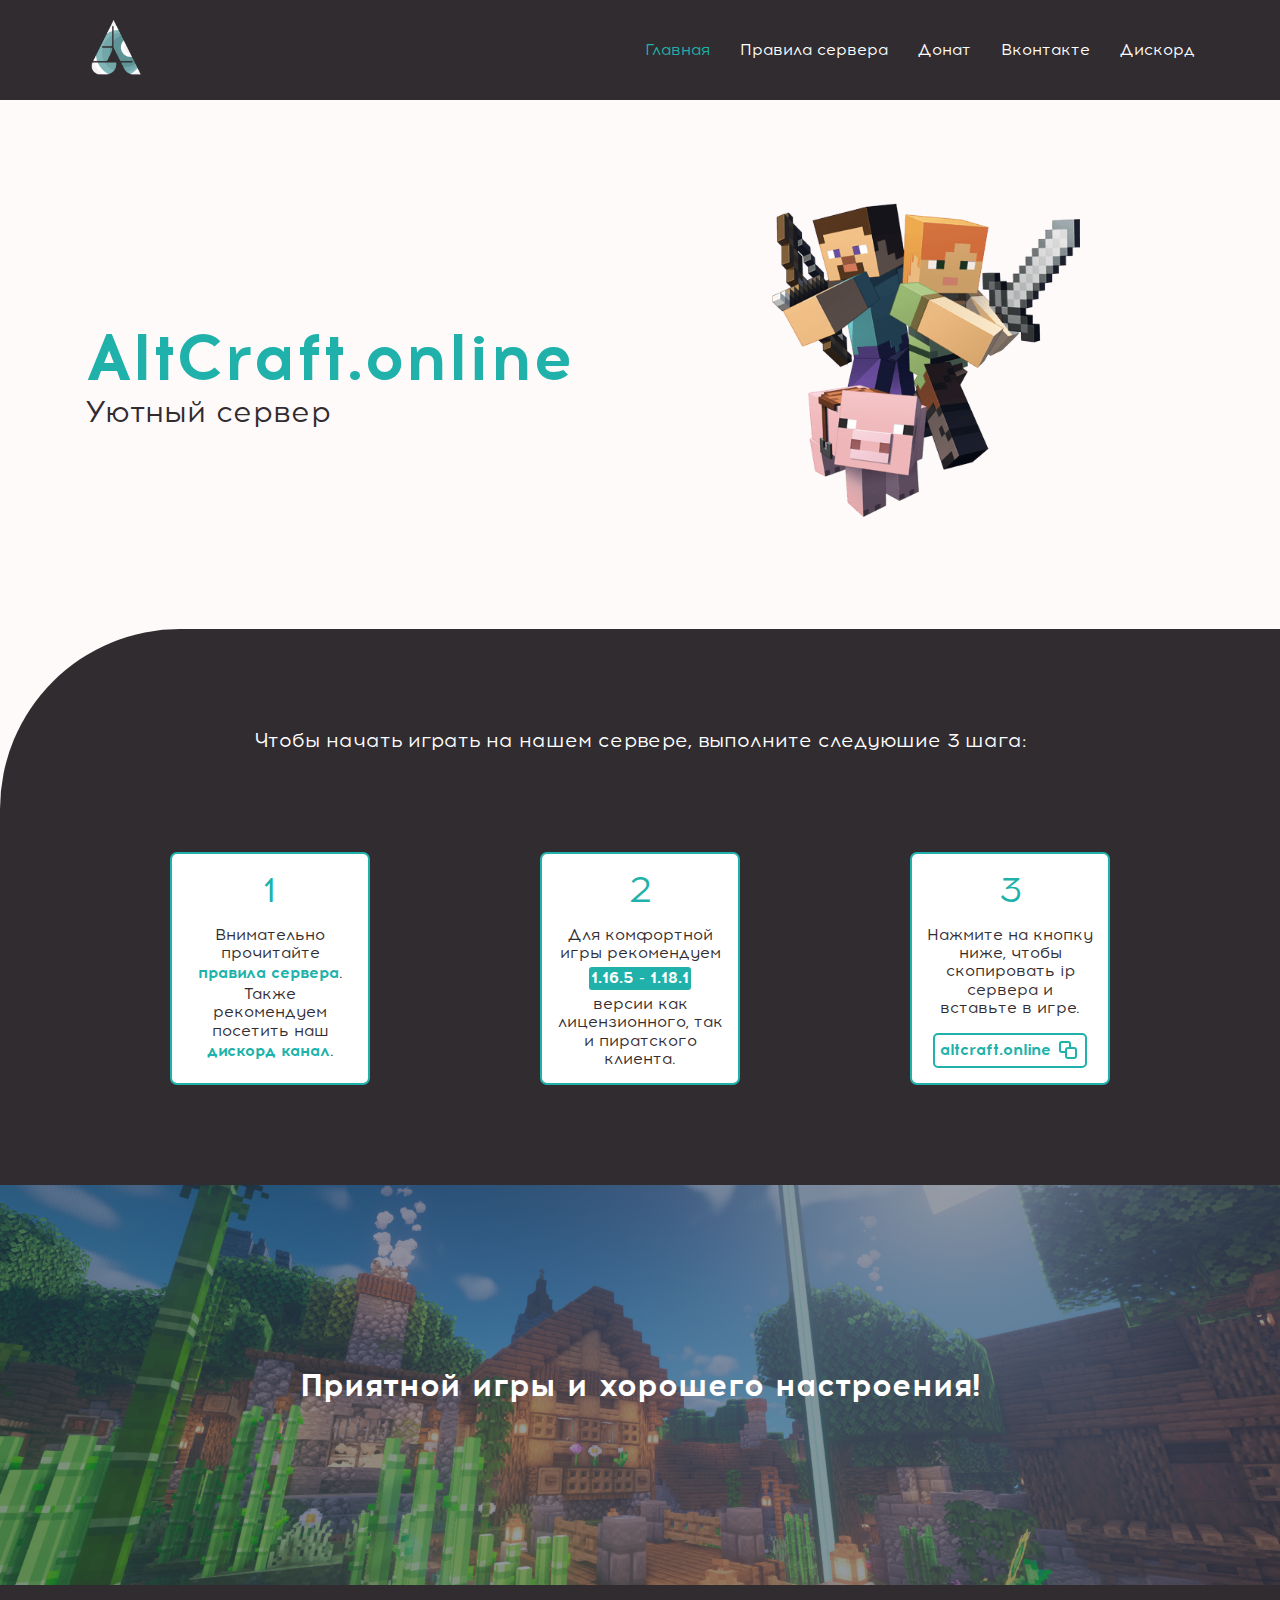
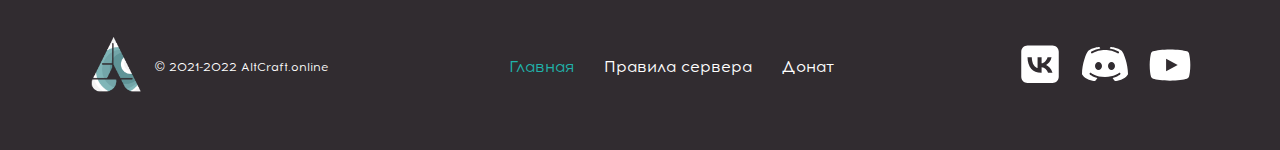
==== commit bd7008ab: "modify html and css" ====
--- a/index.html
+++ b/index.html
@@ -28,7 +28,7 @@
             <a href="https://donate.altcraft.online/rules" target="blanc" class="header-nav__link">Правила сервера</a>
           </li>
           <li class="header-nav__item">
-            <a href="" class="header-nav__link">Пожертвования</a>
+            <a href="" class="header-nav__link">Донат</a>
           </li>
           <li class="header-nav__item">
             <a href="https://vk.com/altcraft.online" target="blanc" class="header-nav__link">Вконтакте</a>
@@ -117,7 +117,7 @@
         </div>
       </div>
     </section>
-    <section class="section-glhf section-glhf_bg">
+    <section class="section-glhf section-glhf_bg section-glhf_dark">
       <div class="container section-glhf__container">
         <p class="section-glhf__info">
           Приятной игры и хорошего настроения!
@@ -133,7 +133,7 @@
           <img src="img/altcraft-logo.svg" alt="Логотип проекта AltCraft.online" class="footer-left__logo logo">
         </a>
         <small class="footer-left__copyright">
-          <span>&#169</span> 2022 AltCraft.online
+          <span>&#169</span> 2021-2022 AltCraft.online
         </small>
       </div>
       <nav class="footer__nav footer-nav">
@@ -145,7 +145,7 @@
             <a href="https://donate.altcraft.online/rules" target="blanc" class="footer-nav__link">Правила сервера</a>
           </li>
           <li class="footer-nav__item">
-            <a href="" class="footer-nav__link">Пожертвования</a>
+            <a href="" class="footer-nav__link">Донат</a>
           </li>
         </ul>
       </nav>
--- a/css/style.css
+++ b/css/style.css
@@ -3,8 +3,8 @@
 }
 :root {
   --main-bg-color: #fffafa;
-  --main-color-2: #413b40;
-  --main-color-3: #80b6b8;
+  --main-color-2: #312c30;
+  --main-color-3: #20B2AA;
 }
 @font-face {
 	font-family: 'Acrom';
@@ -154,10 +154,6 @@
   font-size: 65px;
   font-weight: 700;
   color: var(--main-color-3);
-  text-shadow: 0.5px 0 1px #000,
-  0 0.5px 1px #000,
-  -0.5px 0 1px #000,
-  0 -0.5px 1px #000;
 }
 .section-hero__desc {
   font-size: 30px;
@@ -184,6 +180,7 @@
   align-items: center;
   padding: 15px;
   max-width: 200px;
+  background-color: #fff;
   border: 2px solid var(--main-color-3);
   border-radius: 7px;
 }
@@ -197,7 +194,7 @@
 }
 .play-block__info {
   text-align: center;
-  color: #fff;
+  color: var(--main-color-2);
 }
 .play-block__link {
   padding: 2px 0;
@@ -237,6 +234,7 @@
 .play-block__copyicon svg {
   width: 24px;
   height: 24px;
+  fill: var(--main-color-3);
 }
 .play-block__btn:hover {
   background-color: var(--main-color-3);
@@ -252,8 +250,20 @@
   padding: 50px 0;
 }
 .section-glhf_bg {
-  background: url('../img/glhf-bg.webp') center no-repeat;
-  background-size: 100%;
+  position: relative;
+  background: url('../img/glhf-bg.png') center no-repeat;
+  background-size: cover;
+}
+.section-glhf_bg::after {
+  position: absolute;
+    content: "";
+    background: #2a354f;
+    width: 100%;
+    height: 100%;
+    left: 0;
+    top: 0;
+    opacity: 0.5;
+    z-index: 0;
 }
 .section-glhf__container {
   display: flex;
@@ -265,11 +275,10 @@
   font-size: 32px;
   font-weight: 700;
   color: var(--main-color-3);
-  text-shadow: 1px 0 10px #000,
-  0 1px 10px #000,
-  -1px 0 10px #000,
-  0 1px 10px #000;
-}
+  color: #fff;
+  z-index: 1;
+}
+
 /* footer */
 .footer {
   background-color: var(--main-color-2);
@@ -285,6 +294,9 @@
   display: flex;
   align-items: center;
 }
+.footer-left__link {
+  margin-right: 10px;
+}
 .footer-left__copyright {
   font-size: 12px;
   color: #fff;
@@ -313,11 +325,14 @@
   margin-right: 15px;
 }
 .footer-socials__link:hover svg {
+  transition: fill 0.3s ease, color 0.2s linear;
   fill: var(--main-color-3);
 }
 .site_opened {
   color: var(--main-color-3);
 }
+
+/* Media */
 @media (max-width: 996px) {
   .container {
     max-width: 900px;
@@ -527,6 +542,9 @@
     padding: 0;
   }
   /* footer */
+  .footer-left__copyright {
+    max-width: 70px;
+  }
   .footer-socials__link svg {
     width: 35px;
     height: 35px;
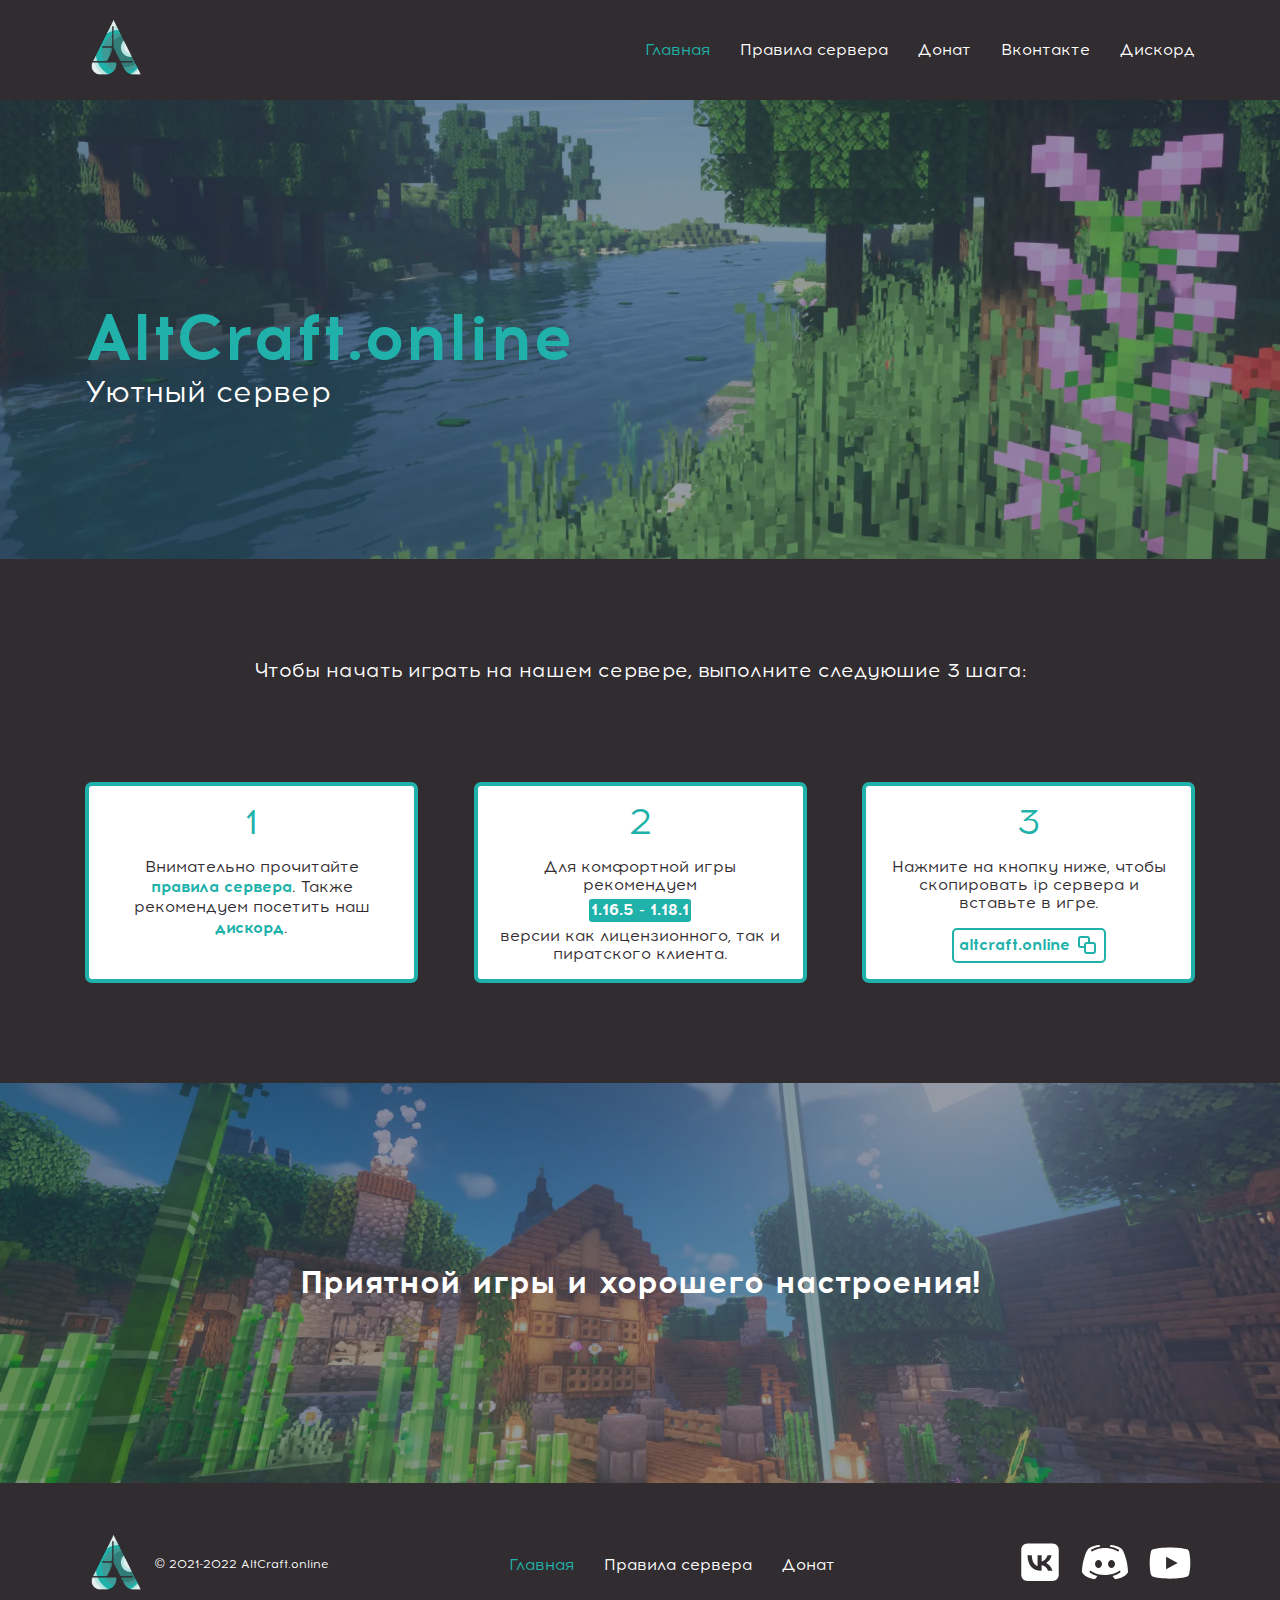
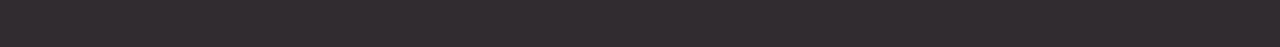
==== commit 52de13ac: "new hero section and optimized bg images" ====
--- a/index.html
+++ b/index.html
@@ -16,7 +16,7 @@
 <body id="scroll-off">
   <header class="header">
     <div class="container header__container">
-      <a href="http://altcraft.online" class="header__link">
+      <a href="" class="header__link">
         <img src="img/altcraft-logo.svg" alt="Логотип проекта AltCraft.online" class="header__logo logo">
       </a>
       <nav class="header__nav header-nav" id="menu">
@@ -25,16 +25,16 @@
             <a href="" class="header-nav__link site_opened">Главная</a>
           </li>
           <li class="header-nav__item">
-            <a href="https://donate.altcraft.online/rules" target="blanc" class="header-nav__link">Правила сервера</a>
+            <a href="pages/rules.html" class="header-nav__link">Правила сервера</a>
           </li>
           <li class="header-nav__item">
-            <a href="" class="header-nav__link">Донат</a>
+            <a href="pages/donate.html" class="header-nav__link">Донат</a>
           </li>
           <li class="header-nav__item">
-            <a href="https://vk.com/altcraft.online" target="blanc" class="header-nav__link">Вконтакте</a>
+            <a href="https://vk.com/altcraft.online" target="_blank" class="header-nav__link">Вконтакте</a>
           </li>
           <li class="header-nav__item">
-            <a href="https://discord.gg/ZBYnycwPGQ" target="blanc" class="header-nav__link">Дискорд</a>
+            <a href="https://discord.gg/ZBYnycwPGQ" target="_blank" class="header-nav__link">Дискорд</a>
           </li>
         </ul>
       </nav>
@@ -49,8 +49,8 @@
   </header>
 
   <main class="main">
-    <section class="section-hero">
-      <div class="container section-hero__container section-hero_bg">
+    <section class="section-hero section-hero_bg">
+      <div class="container section-hero__container">
         <h1 class="section-hero__heading">
           AltCraft.online
         </h1>
@@ -69,9 +69,9 @@
             <!-- Карточка 1 -->
             <li class="play-block__item">
               <p class="play-block__step">1</p>
-              <p class="play-block__info">Внимательно прочитайте <a href="https://donate.altcraft.online/rules"
-                  target="blanc" class="play-block__link">правила сервера</a>. Также рекомендуем посетить наш <a
-                  href="https://discord.gg/ZBYnycwPGQ" target="blanc" class="play-block__link">дискорд канал</a>.
+              <p class="play-block__info">Внимательно прочитайте <a href="pages/rules.html"
+                  class="play-block__link">правила сервера</a>. Также рекомендуем посетить наш <a
+                  href="https://discord.gg/ZBYnycwPGQ" target="_blank" class="play-block__link">дискорд</a>.
               </p>
             </li>
             <!-- Карточка 2 -->
@@ -94,7 +94,7 @@
                 Нажмите на кнопку ниже, чтобы скопировать ip сервера и вставьте в игре.
               </p>
               <button onclick="copyThisText()" class="play-block__btn">
-                <span class="play-block__copytext" id="textToCopy">
+                <span class="play-block__copytext">
                   altcraft.online
                 </span>
                 <span class="play-block__copyicon">
@@ -117,7 +117,7 @@
         </div>
       </div>
     </section>
-    <section class="section-glhf section-glhf_bg section-glhf_dark">
+    <section class="section-glhf section-glhf_bg">
       <div class="container section-glhf__container">
         <p class="section-glhf__info">
           Приятной игры и хорошего настроения!
@@ -129,7 +129,7 @@
   <footer class="footer">
     <div class="container footer__container">
       <div class="footer__left footer-left">
-        <a href="http://altcraft.online" class="footer-left__link">
+        <a href="" class="footer-left__link">
           <img src="img/altcraft-logo.svg" alt="Логотип проекта AltCraft.online" class="footer-left__logo logo">
         </a>
         <small class="footer-left__copyright">
@@ -142,16 +142,16 @@
             <a href="" class="footer-nav__link site_opened">Главная</a>
           </li>
           <li class="footer-nav__item">
-            <a href="https://donate.altcraft.online/rules" target="blanc" class="footer-nav__link">Правила сервера</a>
+            <a href="pages/rules.html" class="footer-nav__link">Правила сервера</a>
           </li>
           <li class="footer-nav__item">
-            <a href="" class="footer-nav__link">Донат</a>
+            <a href="pages/donate.html" class="footer-nav__link">Донат</a>
           </li>
         </ul>
       </nav>
       <ul class="footer__socials footer-socials">
         <li class="footer-socials__item">
-          <a href="https://vk.com/altcraft.online" target="blanc" class="footer-socials__link">
+          <a href="https://vk.com/altcraft.online" target="_blank" class="footer-socials__link">
             <svg fill="#fff" xmlns="http://www.w3.org/2000/svg" viewbox="0 0 64 64" width="50px" height="50px">
               <path
                 d="M48,7H16c-4.418,0-8,3.582-8,8v32c0,4.418,3.582,8,8,8h32c4.418,0,8-3.582,8-8V15C56,10.582,52.418,7,48,7z M42.323,42 c-1.219-3.804-4.257-6.747-8.275-7.147V42h-0.62C22.496,42,16.26,34.492,16,22h5.477c0.18,9.169,4.217,13.053,7.415,13.854V22 h5.157v7.908c3.158-0.34,6.476-3.944,7.595-7.908h5.157c-0.859,4.885-4.457,8.488-7.016,9.97C42.343,33.171,46.441,36.314,48,42 H42.323z" />
@@ -159,7 +159,7 @@
           </a>
         </li>
         <li class="footer-socials__item">
-          <a href="https://discord.gg/ZBYnycwPGQ" target="blanc" class="footer-socials__link">
+          <a href="https://discord.gg/ZBYnycwPGQ" target="_blank" class="footer-socials__link">
             <svg fill="#fff" xmlns="http://www.w3.org/2000/svg" viewbox="0 0 50 50" width="50px" height="50px">
               <path
                 d="M 41.625 10.769531 C 37.644531 7.566406 31.347656 7.023438 31.078125 7.003906 C 30.660156 6.96875 30.261719 7.203125 30.089844 7.589844 C 30.074219 7.613281 29.9375 7.929688 29.785156 8.421875 C 32.417969 8.867188 35.652344 9.761719 38.578125 11.578125 C 39.046875 11.867188 39.191406 12.484375 38.902344 12.953125 C 38.710938 13.261719 38.386719 13.429688 38.050781 13.429688 C 37.871094 13.429688 37.6875 13.378906 37.523438 13.277344 C 32.492188 10.15625 26.210938 10 25 10 C 23.789063 10 17.503906 10.15625 12.476563 13.277344 C 12.007813 13.570313 11.390625 13.425781 11.101563 12.957031 C 10.808594 12.484375 10.953125 11.871094 11.421875 11.578125 C 14.347656 9.765625 17.582031 8.867188 20.214844 8.425781 C 20.0625 7.929688 19.925781 7.617188 19.914063 7.589844 C 19.738281 7.203125 19.34375 6.960938 18.921875 7.003906 C 18.652344 7.023438 12.355469 7.566406 8.320313 10.8125 C 6.214844 12.761719 2 24.152344 2 34 C 2 34.175781 2.046875 34.34375 2.132813 34.496094 C 5.039063 39.605469 12.972656 40.941406 14.78125 41 C 14.789063 41 14.800781 41 14.8125 41 C 15.132813 41 15.433594 40.847656 15.621094 40.589844 L 17.449219 38.074219 C 12.515625 36.800781 9.996094 34.636719 9.851563 34.507813 C 9.4375 34.144531 9.398438 33.511719 9.765625 33.097656 C 10.128906 32.683594 10.761719 32.644531 11.175781 33.007813 C 11.234375 33.0625 15.875 37 25 37 C 34.140625 37 38.78125 33.046875 38.828125 33.007813 C 39.242188 32.648438 39.871094 32.683594 40.238281 33.101563 C 40.601563 33.515625 40.5625 34.144531 40.148438 34.507813 C 40.003906 34.636719 37.484375 36.800781 32.550781 38.074219 L 34.378906 40.589844 C 34.566406 40.847656 34.867188 41 35.1875 41 C 35.199219 41 35.210938 41 35.21875 41 C 37.027344 40.941406 44.960938 39.605469 47.867188 34.496094 C 47.953125 34.34375 48 34.175781 48 34 C 48 24.152344 43.785156 12.761719 41.625 10.769531 Z M 18.5 30 C 16.566406 30 15 28.210938 15 26 C 15 23.789063 16.566406 22 18.5 22 C 20.433594 22 22 23.789063 22 26 C 22 28.210938 20.433594 30 18.5 30 Z M 31.5 30 C 29.566406 30 28 28.210938 28 26 C 28 23.789063 29.566406 22 31.5 22 C 33.433594 22 35 23.789063 35 26 C 35 28.210938 33.433594 30 31.5 30 Z" />
@@ -167,7 +167,7 @@
           </a>
         </li>
         <li class="footer-socials__item">
-          <a href="https://www.youtube.com/channel/UCDIyNdviIHXkayFe39kAp_Q" target="blanc"
+          <a href="https://www.youtube.com/channel/UCDIyNdviIHXkayFe39kAp_Q" target="_blank"
             class="footer-socials__link">
             <svg fill="#fff" xmlns="http://www.w3.org/2000/svg" viewbox="0 0 64 64" width="50px" height="50px">
               <path
--- a/css/style.css
+++ b/css/style.css
@@ -1,40 +1,51 @@
 * {
   box-sizing: border-box;
 }
+
 :root {
   --main-bg-color: #fffafa;
   --main-color-2: #312c30;
-  --main-color-3: #20B2AA;
-}
+  --main-color-3: #20b2aa;
+}
+
 @font-face {
-	font-family: 'Acrom';
-	src: local('Acrom-Regular'),
+  font-family: 'Acrom';
+  src: local('Acrom-Regular'),
     url('../fonts/Acrom-Regular.woff') format('woff');
-	font-display: swap;
-	font-weight: 400;
-	font-style: normal;
-}
+  font-display: swap;
+  font-weight: 400;
+  font-style: normal;
+}
+
 @font-face {
-	font-family: 'Acrom';
-	src: local('Acrom-Bold'),
+  font-family: 'Acrom';
+  src: local('Acrom-Bold'),
     url('../fonts/Acrom-Bold.woff') format('woff');
-	font-display: swap;
-	font-weight: 700;
-	font-style: normal;
-}
+  font-display: swap;
+  font-weight: 700;
+  font-style: normal;
+}
+
 body {
   background-color: var(--main-bg-color);
   font-family: 'Acrom', sans-serif;
 }
-h1, h2, p {
+
+h1,
+h2,
+h3,
+h4,
+p {
   margin: 0;
   color: var(--main-color-2);
 }
+
 a {
   display: inline-block;
   text-decoration: none;
   cursor: pointer;
 }
+
 button {
   padding: unset;
   border: none;
@@ -42,46 +53,58 @@
   cursor: pointer;
   transition: background-color 0.3s ease, color 0.2s linear;
 }
+
 ul {
   margin: 0;
   padding: 0;
   list-style: none;
 }
+
 textarea {
   resize: none;
 }
+
 img {
   max-width: 100%;
 }
+
 .container {
   max-width: 1140px;
   margin: 0 auto;
   padding: 100px 15px;
 }
+
 .logo {
   width: 60px;
   height: 60px;
 }
+
 .header_fixed {
   overflow: hidden;
 }
+
 :hover {
   transition: background-color 0.3s ease, color 0.2s linear;
 }
+
 :focus {
   outline: none;
 }
+
 ::-webkit-scrollbar {
   width: 10px;
 }
+
 ::-webkit-scrollbar-track {
   background: var(--main-color-2);
 }
+
 ::-webkit-scrollbar-thumb {
   background: var(--main-bg-color);
   border: 2px solid var(--main-color-2);
   border-radius: 10px;
 }
+
 ::-webkit-scrollbar-thumb:hover {
   filter: drop-shadow(2px);
 }
@@ -90,31 +113,38 @@
 .header {
   background-color: var(--main-color-2);
 }
+
 .header__container {
   display: flex;
   align-items: center;
   padding: 0 15px;
   height: 100px;
 }
+
 .header__link {
   margin-right: auto;
 }
+
 .header-nav.is-active {
   transform: none;
 }
+
 .header-nav__list {
   display: flex;
 }
+
 .header-nav__item:not(:last-child) {
   margin-right: 30px;
 }
+
 .header-nav__link {
-
-  color: #fff;
-}
+  color: #fff;
+}
+
 .header-nav__link:hover {
   color: var(--main-color-3);
 }
+
 .burger {
   display: none;
   flex-direction: column;
@@ -125,87 +155,112 @@
   transform: translateX(-5px);
   cursor: pointer;
 }
+
 .burger__icon {
   margin-bottom: 7px;
   width: 30px;
   height: 3px;
   background-color: #fff;
 }
+
 .burger__icon:last-child {
   margin-bottom: 0;
 }
-.burger__icon__active{
+
+.burger__icon__active {
   background-color: var(--main-color-3);
 }
+
 /* hero */
-.section-hero {
-  margin-bottom: 100px;
-}
+.section-hero_bg {
+  position: relative;
+  background: url('../img/hero-bg.webp') no-repeat center;
+  background-size: cover;
+}
+
+.section-hero_bg::after {
+  content: "";
+  position: absolute;
+  background: rgba(42, 53, 79, 0.5);
+  width: 100%;
+  height: 100%;
+  left: 0;
+  top: 0;
+}
+
 .section-hero__container {
-  margin-top: 20px;
+  position: relative;
   padding-top: 200px;
-}
-.section-hero_bg {
-  background: url('../img/hero-bg.png') no-repeat;
-  background-size: 29%;
-  background-position: 85% 80px;
-}
+  padding-bottom: 150px;
+  z-index: 1;
+}
+
 .section-hero__heading {
   font-size: 65px;
   font-weight: 700;
   color: var(--main-color-3);
 }
+
 .section-hero__desc {
   font-size: 30px;
-  color: var(--main-color-2);
-}
+  color: #fff;
+}
+
 /* play */
 .section-play {
   background: var(--main-color-2);
-  border-top-left-radius: 180px;
-}
+}
+
 .section-play__heading {
   margin-bottom: 100px;
   text-align: center;
   font-size: 20px;
   color: #fff;
 }
+
 .play-block__list {
   display: flex;
-  justify-content: space-around;
-}
+  justify-content: space-between;
+}
+
 .play-block__item {
   display: flex;
   flex-direction: column;
   align-items: center;
   padding: 15px;
-  max-width: 200px;
+  width: 30%;
   background-color: #fff;
-  border: 2px solid var(--main-color-3);
+  border: 4px solid var(--main-color-3);
   border-radius: 7px;
 }
+
 .play-block__step {
   margin-bottom: 15px;
   font-size: 36px;
   color: var(--main-color-3);
 }
+
 .play-block__item:last-child .play-block__info {
   margin-bottom: 15px;
 }
+
 .play-block__info {
   text-align: center;
   color: var(--main-color-2);
 }
+
 .play-block__link {
   padding: 2px 0;
   font-weight: 700;
   color: var(--main-color-3);
 }
+
 .play-block__link:hover {
   background-color: var(--main-color-3);
   color: #fff;
   border-radius: 2px;
 }
+
 .play-block__ver {
   display: inline-block;
   margin: 5px auto;
@@ -215,6 +270,7 @@
   background-color: var(--main-color-3);
   border-radius: 3px;
 }
+
 .play-block__btn {
   display: flex;
   align-items: center;
@@ -223,66 +279,77 @@
   border: 2px solid var(--main-color-3);
   border-radius: 5px;
 }
+
 .play-block__copytext {
   font-weight: 700;
   color: var(--main-color-3);
 }
+
 .play-block__copyicon {
   padding-top: 3px;
   padding-left: 5px;
 }
+
 .play-block__copyicon svg {
   width: 24px;
   height: 24px;
   fill: var(--main-color-3);
 }
+
 .play-block__btn:hover {
   background-color: var(--main-color-3);
 }
+
 .play-block__btn:hover .play-block__copytext {
   color: #fff;
 }
+
 .play-block__btn:hover svg {
   fill: #fff;
 }
+
 /* glhf */
 .section-glhf {
   padding: 50px 0;
 }
+
 .section-glhf_bg {
   position: relative;
-  background: url('../img/glhf-bg.png') center no-repeat;
+  background: url('../img/glhf-bg.webp') center no-repeat;
   background-size: cover;
 }
+
 .section-glhf_bg::after {
   position: absolute;
-    content: "";
-    background: #2a354f;
-    width: 100%;
-    height: 100%;
-    left: 0;
-    top: 0;
-    opacity: 0.5;
-    z-index: 0;
-}
+  content: "";
+  background: rgba(42, 53, 79, 0.5);
+  width: 100%;
+  height: 100%;
+  left: 0;
+  top: 0;
+}
+
 .section-glhf__container {
+  position: relative;
   display: flex;
   align-items: center;
   justify-content: center;
   height: 300px;
-}
+  z-index: 1;
+}
+
 .section-glhf__info {
   font-size: 32px;
   font-weight: 700;
   color: var(--main-color-3);
   color: #fff;
-  z-index: 1;
 }
 
 /* footer */
 .footer {
   background-color: var(--main-color-2);
 }
+
 .footer__container {
   display: flex;
   justify-content: space-between;
@@ -290,261 +357,276 @@
   padding-top: 50px;
   padding-bottom: 50px;
 }
+
 .footer-left {
   display: flex;
   align-items: center;
 }
+
 .footer-left__link {
   margin-right: 10px;
 }
+
 .footer-left__copyright {
   font-size: 12px;
   color: #fff;
 }
+
 .footer-left__copyright span {
   font-size: 13px;
   font-family: Arial;
 }
+
 .footer-nav__list {
   display: flex;
 }
+
 .footer-nav__item:not(:last-child) {
   margin-right: 30px;
 }
+
 .footer-nav__link {
   color: #fff;
 }
+
 .footer-nav__link:hover {
   color: var(--main-color-3);
 }
+
 .footer-socials {
   display: flex;
   align-items: center;
 }
+
 .footer-socials__item:not(:last-child) {
   margin-right: 15px;
 }
+
 .footer-socials__link:hover svg {
   transition: fill 0.3s ease, color 0.2s linear;
   fill: var(--main-color-3);
 }
+
 .site_opened {
   color: var(--main-color-3);
 }
 
 /* Media */
+@media (min-width: 1500px) {
+  .container {
+    max-width: 80%;
+  }
+}
+
 @media (max-width: 996px) {
   .container {
     max-width: 900px;
     padding: 50px 15px;
   }
+
   /* hero */
-  .section-hero {
-    margin: 0;
-  }
   .section-hero__container {
-    padding: 100px 15px;
-  }
-  .section-hero_bg {
-    background-size: 28%;
-    background-position: 98% 20px;
-  }
+    padding: 150px 15px 100px 15px;
+  }
+
   .section-hero__heading {
     font-size: 55px;
   }
+
   .section-hero__desc {
     font-size: 25px;
   }
+
   /* play */
-  .section-play {
-    border-top-left-radius: 120px;
-  }
+  .section-play {}
+
   .section-play__heading {
     margin-bottom: 50px;
     font-size: 18px;
   }
+
   /* glhf */
   .section-glhf {
     padding: 0;
   }
+
   .section-glhf__info {
     font-size: 28px;
   }
+
   /* footer */
   .footer__container {
     padding-top: 25px;
     padding-bottom: 25px;
   }
+
   .footer-left__copyright {
     max-width: 100px;
   }
+
   .footer-nav__link {
     font-size: 14px;
   }
+
   .footer-socials__link svg {
     width: 40px;
     height: 40px;
   }
 }
-@media (max-width: 768px) {
-  /* header */
-  .header-nav__item:not(:last-child) {
-    margin-right: 15px;
-  }
-  .header-nav__link {
-    font-size: 14px;
-  }
-  /* hero */
-  .section-hero__heading {
-    font-size: 45px;
-  }
-  .section-hero__desc {
-    font-size: 20px;
-  }
-  /* play */
-  .section-play {
-    border-top-left-radius: 80px;
-  }
-  .section-play__heading {
-    font-size: 17px;
-  }
-  .play-block__item {
-    padding: 10px;
-  }
-  /* footer */
-  .footer-nav__link {
-    font-size: 13px;
-  }
-  .footer-nav__list {
-    flex-direction: column;
-  }
-  .footer-nav__item {
-    text-align: center;
-  }
-  .footer-nav__item:not(:last-child) {
-    margin: 0;
-    margin-bottom: 8px;
-  }
-}
-@media (max-width: 680px) {
+
+@media (max-width: 832px) {
+
   /* header */
   .header__container {
     padding: 0 15px;
     height: 70px;
     flex-direction: row-reverse;
   }
+
   .burger {
     display: flex;
   }
+
   .header__link {
     margin: 0;
   }
+
   .header__logo {
     width: 40px;
     height: 40px;
   }
+
   .header-nav {
     display: none;
   }
+
   .header-nav_active {
     position: fixed;
     display: flex;
     justify-content: center;
-		left: 0;
-		top: 70px;
+    left: 0;
+    top: 70px;
     height: 100%;
     width: 100%;
-		z-index: 10;
-		background-color: var(--main-color-2);
+    z-index: 10;
+    background-color: var(--main-color-2);
     transition: transform .3s ease-in-out;
-		transform: translateX(-101%);
-  }
+    transform: translateX(-101%);
+  }
+
   .header-nav_active .header-nav__list {
     flex-direction: column;
-    padding-top: 100px;
-  }
+    padding-top: 30%;
+  }
+
   .header-nav_active .header-nav__item {
     margin-left: auto;
     margin-right: auto;
   }
+
   .header-nav_active .header-nav__item:not(:last-child) {
     margin-bottom: 30px;
   }
+
   .header-nav_active .header-nav__link {
     font-size: 18px;
   }
+
   /* hero */
   .section-hero__container {
     display: flex;
     flex-direction: column;
     align-items: center;
-    padding-top: 30px;
-    padding-bottom: 50px;
-  }
-  .section-hero_bg {
-    background: none;
-  }
+    padding-top: 75px;
+    padding-bottom: 75px;
+  }
+
   /* play */
   .section-play__heading {
     margin: 0 auto 50px auto;
     max-width: 80%;
     font-size: 16px;
   }
+
   .play-block__list {
     flex-direction: column;
     align-items: center;
   }
+
   .play-block__item {
     margin: 0;
     padding: 20px;
     max-width: unset;
     width: 97%;
   }
+
   .play-block__item:not(:last-child) {
     margin-bottom: 30px;
   }
+
   .play-block__step {
     font-size: 24px;
   }
+
   /* glhf */
   .section-glhf__container {
     height: 250px;
   }
+
   .section-glhf__info {
     max-width: 80%;
     font-size: 24px;
     text-align: center;
   }
+
   /* footer */
   .footer-left__logo {
     width: 40px;
     height: 40px;
   }
+
   .footer-left__copyright {
     max-width: unset;
     font-size: 10px;
   }
+
   .footer-left__copyright span {
     font-size: 10px;
   }
+
   .footer-nav {
     display: none;
   }
 }
+
+@media (max-width: 832px) and (orientation: landscape) {
+  .header-nav_active .header-nav__list {
+    padding-top: 0;
+  }
+
+  .header-nav_active .header-nav__item:not(:last-child) {
+    margin-bottom: 20px;
+  }
+}
+
 @media (max-width: 480px) {
+
   /* hero */
   .section-hero__heading {
     font-size: 40px;
   }
+
   /* glhf */
   .section-glhf__container {
     height: 168px;
     padding: 0;
   }
+
   /* footer */
   .footer-left__copyright {
     max-width: 70px;
   }
+
   .footer-socials__link svg {
     width: 35px;
     height: 35px;
